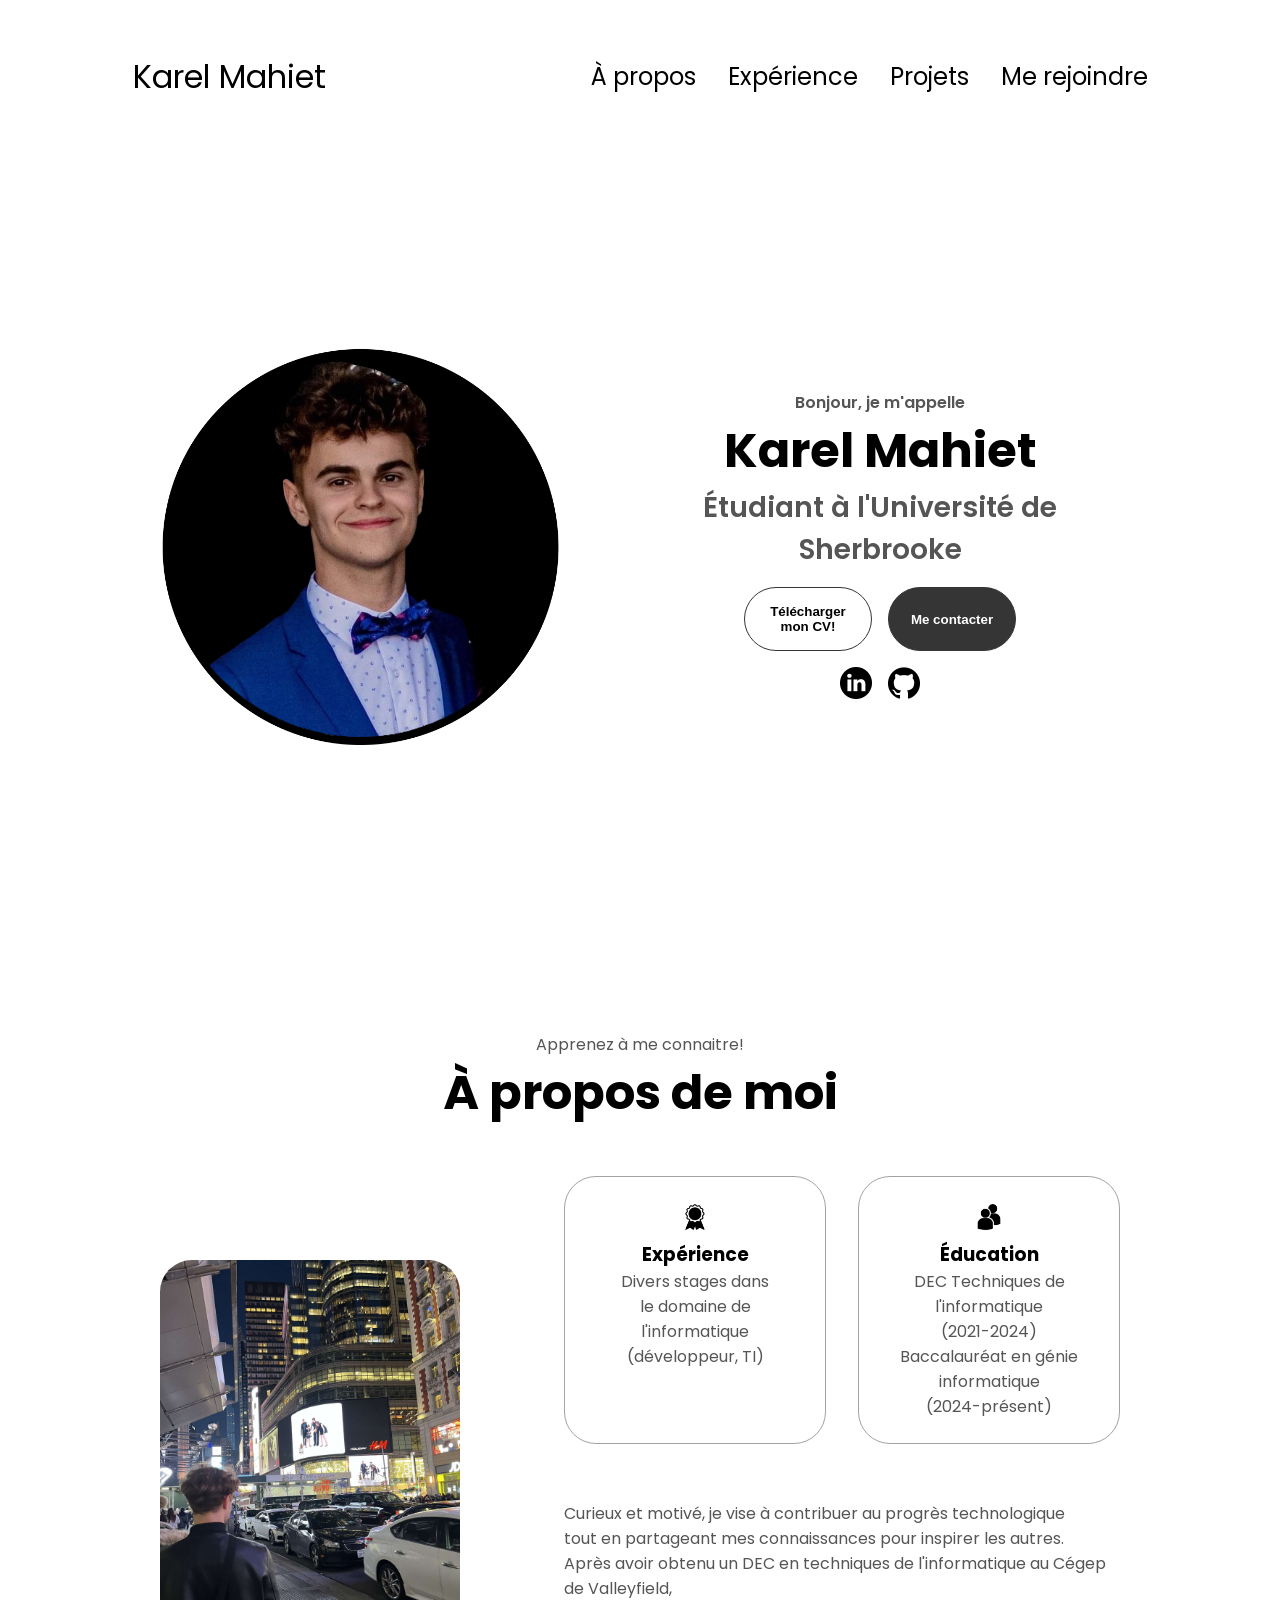
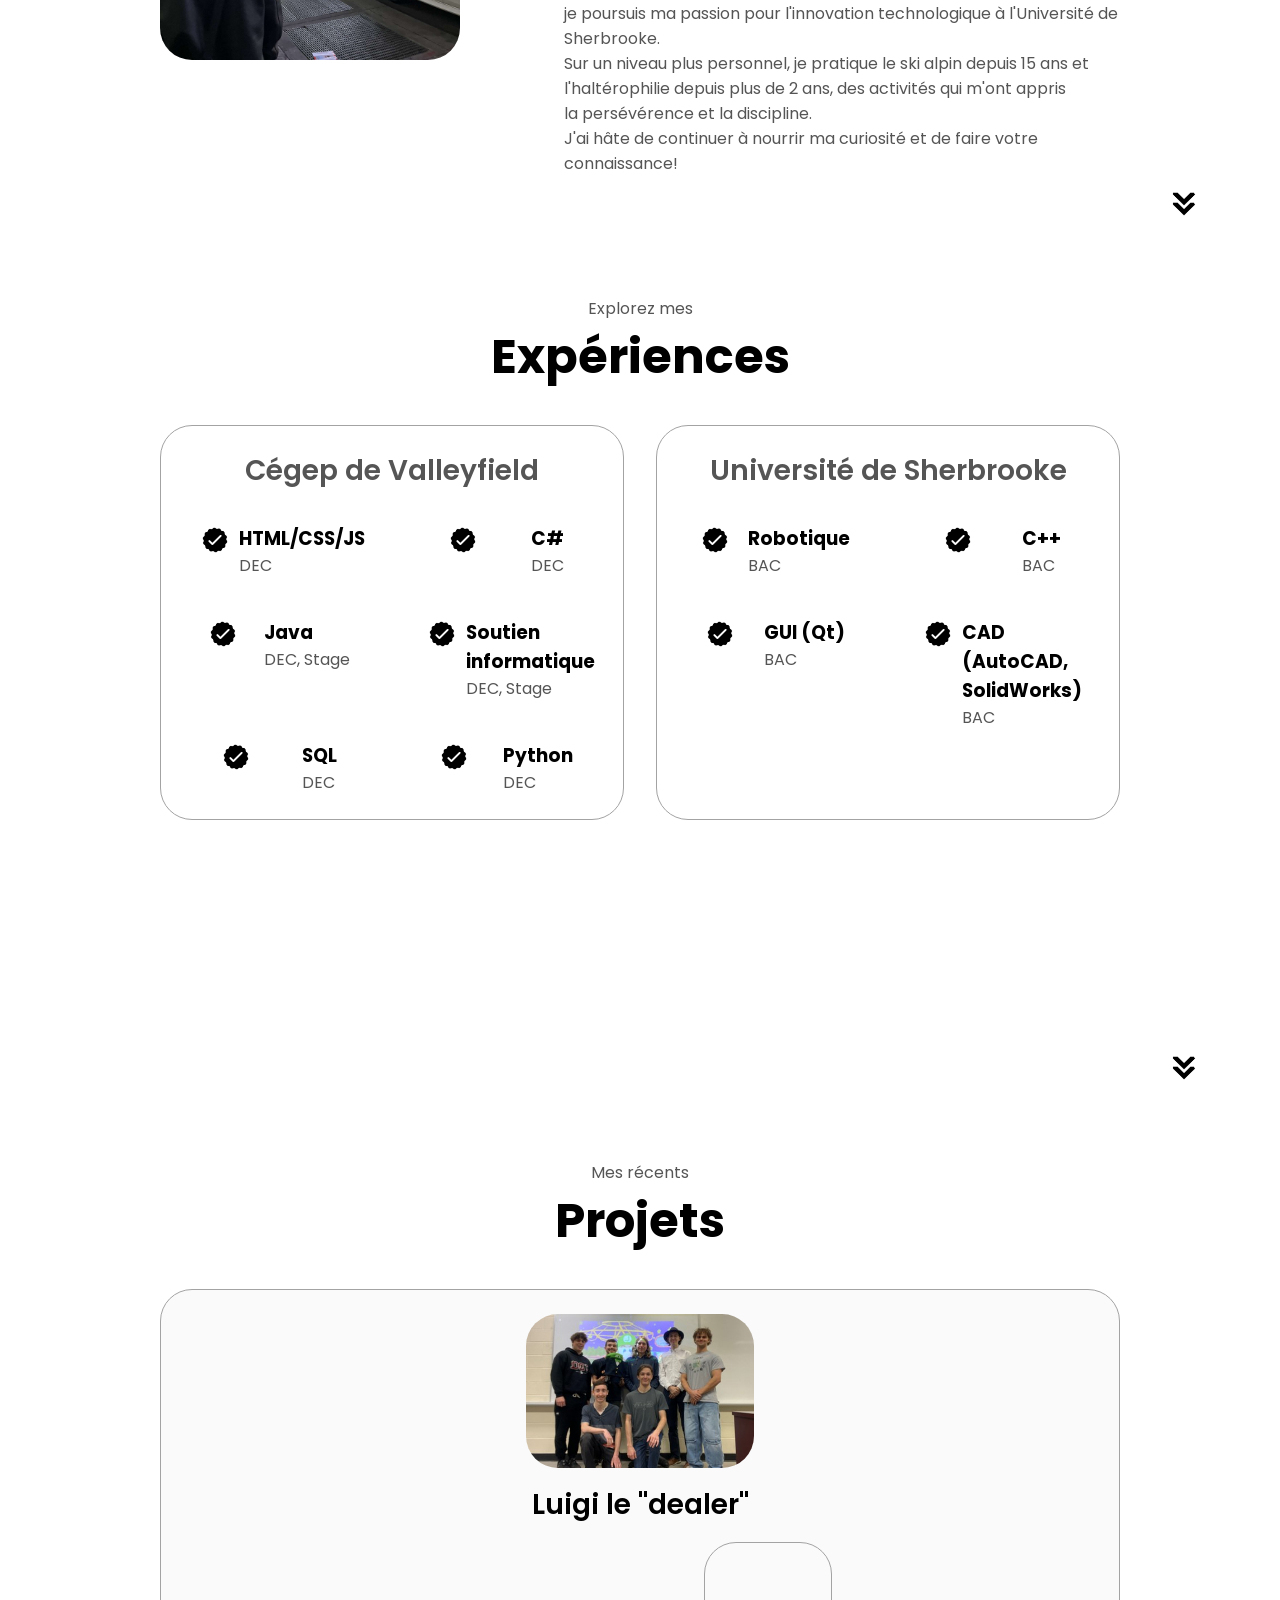
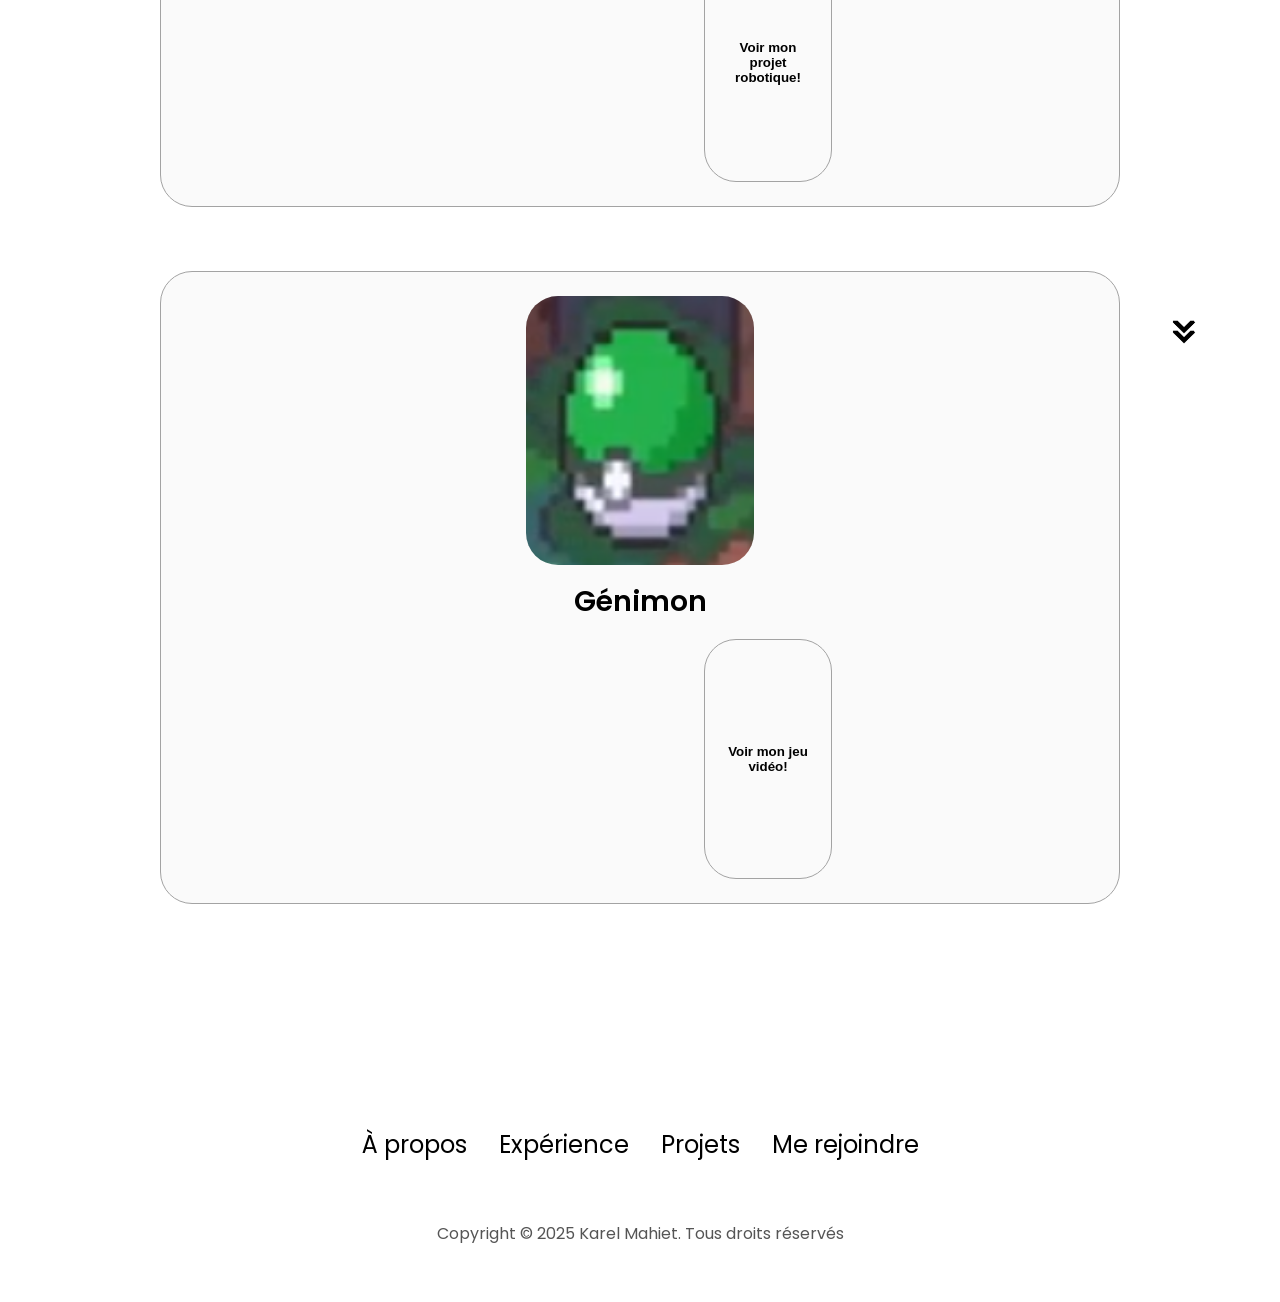
==== index.html @ f529a606 "modifs modifs" ====
<!DOCTYPE html>
<html lang="en">
  <head>
    <meta charset="UTF-8" />
    <meta name="viewport" content="width=device-width, initial-scale=1.0" />
    <title>Karel Mahiet</title>
    <link rel="stylesheet" href="style.css" />
    <link rel="stylesheet" href="mediaQueries.css" />
  </head>
  <body>
    <nav id="desktop-nav">
      <div class="logo">Karel Mahiet</div>
      <div>
        <ul class="nav-links">
          <li><a href="#about">À propos</a></li>
          <li><a href="#experience">Expérience</a></li>
          <li><a href="#projects">Projets</a></li>
          <li><a href="#contact">Me rejoindre</a></li>
        </ul>
      </div>
    </nav>
    <nav id="hamburger-nav">
      <div class="logo">Karel Mahiet</div>
      <div class="hamburger-menu">
        <div class="hamburger-icon" onclick="toggleMenu()">
          <span></span>
          <span></span>
          <span></span>
        </div>
        <div class="menu-links">
          <li><a href="#about" onclick="toggleMenu()">À propos</a></li>
          <li><a href="#experience" onclick="toggleMenu()">Expérience</a></li>
          <li><a href="#projects" onclick="toggleMenu()">Projets</a></li>
          <li><a href="#contact" onclick="toggleMenu()">Me rejoindre</a></li>
        </div>
      </div>
    </nav>
    <section id="profile">
      <div class="section__pic-container">
        <img src="./assets/moiProCercle.png" alt="Karel ProPic" />
      </div>
      <div class="section__text">
        <p class="section__text__p1">Bonjour, je m'appelle</p>
        <h1 class="title">Karel Mahiet</h1>
        <p class="section__text__p2">Étudiant à l'Université de Sherbrooke</p>
        <div class="btn-container">
          <button
            class="btn btn-color-2"
            onclick="window.open('./assets/CVKarelMahiet.pdf')"
          >
            Télécharger mon CV!
          </button>
          <button class="btn btn-color-1" onclick="location.href='./#contact'">
            Me contacter
          </button>
        </div>
        <div id="socials-container">
          <img
            src="/assets/linkedin.png"
            alt="Mon profil LinkedIn"
            class="icon"
            onclick="location.href='https://www.linkedin.com/in/karel-mahiet-68562b264/'"
          />
          <img
            src="/assets/github.png"
            alt="Mon profil GitHub"
            class="icon"
            onclick="location.href='https://github.com/karelmahiet'"
          />
        </div>
      </div>
    </section>
    <section id="about">
      <p class="section__text__p1">Apprenez à me connaitre!</p>
      <h1 class="title">À propos de moi</h1>
      <div class="section-container">
        <div class="section__pic-container">
          <img src="./assets/nyc.JPEG" alt="Photo" class="about-pic" />
        </div>
        <div class="about-details-container">
          <div class="about-containers">
            <div class="details-container">
              <img
                src="./assets/experience.png"
                alt="experience icon"
                class="icon"
              />
              <h3>Expérience</h3>
              <p>
                Divers stages dans <br />
                le domaine de l'informatique <br />
                (développeur, TI)
              </p>
            </div>
            <div class="details-container">
              <img
                src="./assets/education.png"
                alt="education icon"
                class="icon"
              />
              <h3>Éducation</h3>
              <p>
                DEC Techniques de l'informatique <br />
                (2021-2024)<br />
                Baccalauréat en génie informatique <br />
                (2024-présent)
              </p>
            </div>
          </div>
          <div class="text-container">
            <p>
              <br />Curieux et motivé, je vise à contribuer au progrès
              technologique <br />
              tout en partageant mes connaissances pour inspirer les autres.
              <br />
              Après avoir obtenu un DEC en techniques de l'informatique au Cégep
              de Valleyfield, <br />
              je poursuis ma passion pour l'innovation technologique à
              l'Université de Sherbrooke. <br />
              Sur un niveau plus personnel, je pratique le ski alpin depuis 15
              ans et <br />
              l'haltérophilie depuis plus de 2 ans, des activités qui m'ont
              appris <br />
              la persévérence et la discipline. <br />
              J'ai hâte de continuer à nourrir ma curiosité et de faire votre
              connaissance!
            </p>
          </div>
        </div>
        <img
        src="./assets/arrow.png"
        alt="Arrow icon"
        class="icon arrow"
        onclick="location.href='./#experience'"
      />
      </div>
    </section>
    <section id="experience">
      <p class="section__text__p1">Explorez mes</p>
      <h1 class="title">Expériences</h1>
      <div class="experience-details-container">
        <div class="about-containers">
          <div class="details-container">
            <h2 class="experience-sub-title">Cégep de Valleyfield</h2>
            <div class="article-container">
              <article>
                <img
                  src="./assets/checkmark.png"
                  alt="Experience icon"
                  class="icon"
                />
                <div>
                  <h3>HTML/CSS/JS</h3>
                  <p>DEC</p>
                </div>
              </article>
              <article>
                <img
                  src="./assets/checkmark.png"
                  alt="Experience icon"
                  class="icon"
                />
                <div>
                  <h3>C#</h3>
                  <p>DEC</p>
                </div>
              </article>
              <article>
                <img
                  src="./assets/checkmark.png"
                  alt="Experience icon"
                  class="icon"
                />
                <div>
                  <h3>Java</h3>
                  <p>DEC, Stage</p>
                </div>
              </article>
              <article>
                <img
                  src="./assets/checkmark.png"
                  alt="Experience icon"
                  class="icon"
                />
                <div>
                  <h3>Soutien informatique</h3>
                  <p>DEC, Stage</p>
                </div>
              </article>
              <article>
                <img
                  src="./assets/checkmark.png"
                  alt="Experience icon"
                  class="icon"
                />
                <div>
                  <h3>SQL</h3>
                  <p>DEC</p>
                </div>
              </article>
              <article>
                <img
                  src="./assets/checkmark.png"
                  alt="Experience icon"
                  class="icon"
                />
                <div>
                  <h3>Python</h3>
                  <p>DEC</p>
                </div>
              </article>
            </div>
          </div>
          <div class="details-container">
            <h2 class="experience-sub-title">Université de Sherbrooke</h2>
            <div class="article-container">
              <article>
                <img
                  src="./assets/checkmark.png"
                  alt="Experience icon"
                  class="icon"
                />
                <div>
                  <h3>Robotique</h3>
                  <p>BAC</p>
                </div>
              </article>
              <article>
                <img
                  src="./assets/checkmark.png"
                  alt="Experience icon"
                  class="icon"
                />
                <div>
                  <h3>C++</h3>
                  <p>BAC</p>
                </div>
              </article>
              <article>
                <img
                  src="./assets/checkmark.png"
                  alt="Experience icon"
                  class="icon"
                />
                <div>
                  <h3>GUI (Qt)</h3>
                  <p>BAC</p>
                </div>
              </article>
              <article>
                <img
                  src="./assets/checkmark.png"
                  alt="Experience icon"
                  class="icon"
                />
                <div>
                  <h3>CAD (AutoCAD, SolidWorks)</h3>
                  <p>BAC</p>
                </div>
              </article>
              </article>
            </div>
          </div>
          <img
        src="./assets/arrow.png"
        alt="Arrow icon"
        class="icon arrow"
        onclick="location.href='./#projects'"
      />
        </div>
      </div>
    </section>
    <section id="projects">
    <p class="section__text__p1">Mes récents</p>
    <h1 class="title">Projets</h1>
    <div class="experience-details-container">
      <div class="about-containers">
      <div class="details-container color-container">
        <div class="article-container">
          <img src="./assets/P15.jpg" alt="Project 1" class="project-img">
        </div>
        <h2 class="experience-sub-title project-title">Luigi le "dealer"</h2>
        <div class="btn-container">
          <video id="myVideo" style="height: 15rem; width: 15rem;">
            <source src="./assets/RobotLuigi.MP4" type="video/mp4">
            Votre navigateur ne supporte pas la lecture de vidéos.
          </video>
          <button class="btn btn-color-2 project-btn" id="playFullScreen">
            Voir mon projet robotique!
          </button>
        </div>
    </div>
    </div>
    <div class="experience-details-container">
      <div class="about-containers">
      <div class="details-container color-container">
        <div class="article-container">
          <img src="./assets/geniball.png" alt="Project 1" class="project-img">
        </div>
        <h2 class="experience-sub-title project-title">Génimon</h2>
        <div class="btn-container">
          <video id="myVideo" style="height: 15rem; width: 15rem;">
            <source src="./assets/GenimonFinal.mov" type="video/mp4">
            Votre navigateur ne supporte pas la lecture de vidéos.
          </video>
          <button class="btn btn-color-2 project-btn" id="playFullScreen">
            Voir mon jeu vidéo!
          </button>
        </div>
    <img
        src="./assets/arrow.png"
        alt="Arrow icon"
        class="icon arrow"
        onclick="location.href='./#contact'"
      />
    </div>
    </section>
    <p class="section__text__p1">Ces deux projets ont été réalisés en équipe à l’UdeS. <br> Pour découvrir mes projets personnels, visitez mon GitHub!</p>
  <section id="contact">
    <p class="section__text__p1">Pour me joindre</p>
    <h1 class="title">Contactez moi!</h1>
    <div class="contact-info-upper-container">
      <div class="contact-info-container">
        <img src="./assets/email.png" alt="Email icon" class="icon contact-icon email-icon">
        <p><a href="mailto:karelmahiet@yahoo.com">karelmahiet@yahoo.com</a></p>
      </div>
      <div class="contact-info-container">
        <img src="./assets/linkedin.png" alt="LinkedIn icon" class="icon contact-icon">
        <p><a href="https://www.linkedin.com/in/karel-mahiet-68562b264/">LinkedIn</a></p>
      </div>
    </div>
  </section>
  <footer>
    <nav>
      <div class="nav-links-container">
        <ul class="nav-links">
          <li><a href="#about">À propos</a></li>
          <li><a href="#experience">Expérience</a></li>
          <li><a href="#projects">Projets</a></li>
          <li><a href="#contact">Me rejoindre</a></li>
        </ul>
      </div>
    </nav>
    <p>Copyright &#169; 2025 Karel Mahiet. Tous droits réservés</p>
  </footer>
    <script src="script.js"></script>
  </body>
</html>
---- style.css ----
/*GENERAL*/

@import url("https://fonts.googleapis.com/css2?family=Poppins:ital,wght@0,100;0,200;0,300;0,400;0,500;0,600;0,700;0,800;0,900;1,100;1,200;1,300;1,400;1,500;1,600;1,700;1,800;1,900&display=swap");

* {
  margin: 0;
  padding: 0;
}

body {
  font-family: "Poppins", sans-serif;
}

html {
  scroll-behavior: smooth;
}

p {
  color: rgb(85, 85, 85);
}

/* TRANSITION */

a,
.btn {
  transition: all 300ms ease;
}

/* DESKTOP NAV */
nav,
.nav-links {
  display: flex;
}

nav {
  justify-content: space-around;
  align-items: center;
  height: 17vh;
}

.nav-links {
  gap: 2rem;
  list-style: none;
  font-size: 1.5rem;
}

a {
  color: black;
  text-decoration: none;
  text-decoration-color: white;
}

a:hover {
  color: grey;
  text-decoration: underline;
  text-underline-offset: 1rem;
  text-decoration-color: rgb(181, 181, 181);
}

.logo {
  font-size: 2rem;
}

.logo:hover {
  cursor: default;
}

/* hamburger menu */

#hamburger-nav {
  display: none;
}

.hamburger-menu {
  position: relative;
  display: inline-block;
}

.hamburger-icon {
  display: flex;
  flex-direction: column;
  justify-content: space-between;
  height: 24px;
  width: 30px;
  cursor: pointer;
}

.hamburger-icon span {
  width: 100%;
  height: 2px;
  background-color: black;
  transition: all 0.3 ease-in-out;
}

.menu-links {
  position: absolute;
  top: 100%;
  right: 0%;
  background-color: white;
  width: fit-content;
  max-height: 0;
  overflow: hidden;
  transition: all 0.3 ease-in-out;
}

.menu-links a {
  display: block;
  padding: 10px;
  text-align: center;
  font-size: 1.5rem;
  color: black;
  text-decoration: none;
  transition: all 0.3 ease-in-out;
}

.menu-links li {
  list-style: none;
}

.menu-links.open {
  max-height: 300px;
}

.hamburger-icon.open span:first-child {
  transform: rotate(45deg) translate(10px, 5px);
}

.hamburger-icon.open span:nth-child(2) {
  opacity: 0;
}

.hamburger-icon.open span:last-child {
  transform: rotate(-45deg) translate(10px, -5px);
}

.hamburger-icon span:first-child {
  transform: none;
}

.hamburger-icon span:first-child {
  opacity: 1;
}

.hamburger-icon span:first-child {
  transform: none;
}

/* sections */

section {
  padding-top: 4vh;
  height: 96vh;
  margin: 0 10rem;
  box-sizing: border-box;
  min-height: fit-content;
}

.section-container {
  display: flex;
}

/* profile section */

#profile {
  display: flex;
  justify-content: center;
  gap: 5rem;
  height: 80vh;
}

.section__pic-container {
  display: flex;
  height: 400px;
  width: 400px;
  margin: auto 0;
}

.section__text {
  align-self: center;
  text-align: center;
}

.section__text p {
  font-weight: 600;
}

.section__text__p1 {
  text-align: center;
}

.section__text__p2 {
  font-size: 1.75rem;
  margin-bottom: 1rem;
}

.title {
  font-size: 3rem;
  text-align: center;
}

#socials-container {
  display: flex;
  justify-content: center;
  margin-top: 1rem;
  gap: 1rem;
}

/* icons */

.icon {
  cursor: pointer;
  height: 2rem;
}

/* buttons */

.btn-container {
  display: flex;
  justify-content: center;
  gap: 1rem;
}

.btn {
  font-weight: 600;
  transition: all 300ms ease;
  padding: 1rem;
  width: 8rem;
  border-radius: 2rem;
}

.btn-color-1,
.btn-color-2 {
  border: rgb(53, 53, 53) 0.1rem solid;
}

.btn-color-1:hover,
.btn-color-2:hover {
  cursor: pointer;
}

.btn-color-1,
.btn-color-2:hover {
  background: rgb(53, 53, 53);
  color: white;
}

.btn-color-1:hover {
  background-color: rgb(0, 0, 0);
}

.btn-color-2 {
  background: none;
}

.btn-color-2:hover {
  border: rgb(255, 255, 255) 0.1rem solid;
}

.btn-container {
  gap: 1rem;
}

/* about section */

#about {
  position: relative;
}

.about-containers {
  gap: 2rem;
  margin-bottom: 2rem;
  margin-top: 2rem;
}

.about-details-container {
  justify-content: center;
  flex-direction: column;
}

.about-containers,
.about-details-container {
  display: flex;
}

.about-pic {
  border-radius: 2rem;
}

.arrow {
  position: absolute;
  right: -5rem;
  bottom: 2.5rem;
}

.details-container {
  padding: 1.5rem;
  flex: 1;
  background: white;
  border-radius: 2rem;
  border: rgb(53, 53, 53) 0.1rem solid;
  border-color: rgb(163, 163, 163);
  text-align: center;
}

.section-container {
  gap: 4rem;
  height: 80%;
}

.section__pic-container {
  height: 400px;
  width: 400px;
  margin: auto 0;
}

.text-container {
  display: flex;
  justify-content: center;
  flex-direction: column;
}

/* experience section */

#experience {
  position: relative;
}

.experience-sub-title {
  color: rgb(85, 85, 85);
  font-weight: 600;
  font-size: 1.75rem;
  margin-bottom: 2rem;
}

.experience-details-container {
  display: flex;
  justify-content: center;
  flex-direction: column;
}

.article-container {
  display: flex;
  text-align: initial;
  flex-wrap: wrap;
  flex-direction: row;
  gap: 2.5rem;
  justify-content: space-around;
}

article {
  display: flex;
  width: 10rem;
  justify-content: space-around;
  gap: 0.5rem;
}

article .icon {
  cursor: default;
}

/* projects section */

#projects {
  position: relative;
}

.color-container {
  border-color: rgb(163, 163, 163);
  background-color: rgb(250, 250, 250);
}

.project-img {
  border-radius: 2rem;
  width: 25%;
  height: 25%;
}

.project-title {
  margin: 1rem;
  color: black;
}

.project-btn{
  color: black;
  border-color: rgb(163, 163, 163);
}

/* contact page */

#contact {
  display: flex;
  justify-content: center;
  flex-direction: column;
  height: 70vh;
}

.contact-info-upper-container{
  display: flex;
  justify-content: center;
  border-radius: 2rem;
  border: rgb(53, 53, 53) 0.1rem solid;
  border-color: rgb(163, 163, 163);
  background: (250, 250, 250);
  margin: 2rem auto;
  padding: 0.5rem;
}

.contact-info-container {
  display: flex;
  align-items: center;
  justify-content: center;
  gap: 0.5rem;
  margin: 1rem;
}

.contact-info-container p {
  font-size: larger;
}

.contact-icon {
  cursor: default;
}

.email-icon {
  height: 2.5rem;
}

/* footer */

footer {
  height: 26vh;
  margin: 0 1rem;
}

footer p {
  text-align: center;
}
---- mediaQueries.css ----
@media screen and (max-width: 1400px) {
    #profile {
        height: 83vh;
        margin-bottom: 6rem;
    }
    .about-containers {
        flex-wrap: wrap;
    }
}

@media screen and (max-width: 1200px) {
    #desktop-nav {
        display: none;
    }
    #hamburger-nav {
        display: flex;
    }
    #experience, .experience-details-container {
        margin-top: 2rem;
    }
    #profile, .section-container {
        display: block;
    }
    .arrow {
        display: none;
    }
    section, .section-container {
        height: fit-content;
    }
    section {
        margin: 0 5%;
    }
    .section__pic-container {
        width: 275px;
        height: 275px;
        margin: 0 auto 2rem;
    }
    .about-containers {
        margin-top: 0;
    }
}

@media screen and (max-width: 600px) {
    #contact, footer {
        height: 40vh;
    }
    #profile {
        height: 83vh;
        margin-bottom: 0;
    }
    article {
        font-size: 1rem;
    }
    footer nav {
        height: fit-content;
        margin-bottom: 2rem;
    }
    .about-containers, .contact-info-upper-container, .btn-container {
        flex-wrap: wrap;
    }
    .contact-info-container {
        margin: 0;
    }
    .contact-info-container p, .nav-links li a {
        font-size: 1rem;
    }
    .experience-sub-title {
        font-size: 1.25rem;
    }
    .logo {
        font-size: 1.5rem;
    }
    .nav-links {
        flex-direction: column;
        gap: 0.5rem;
        text-align: center;
    }
    .section__pic-container {
        width: auto;
        height: 46vw;
        justify-content: center;
    }
    .section__text__p2 {
        font-size: 1.25rem;
    }
    .title {
        font-size: 2rem;
    }
    .text-container {
        text-align: justify;
    }
}
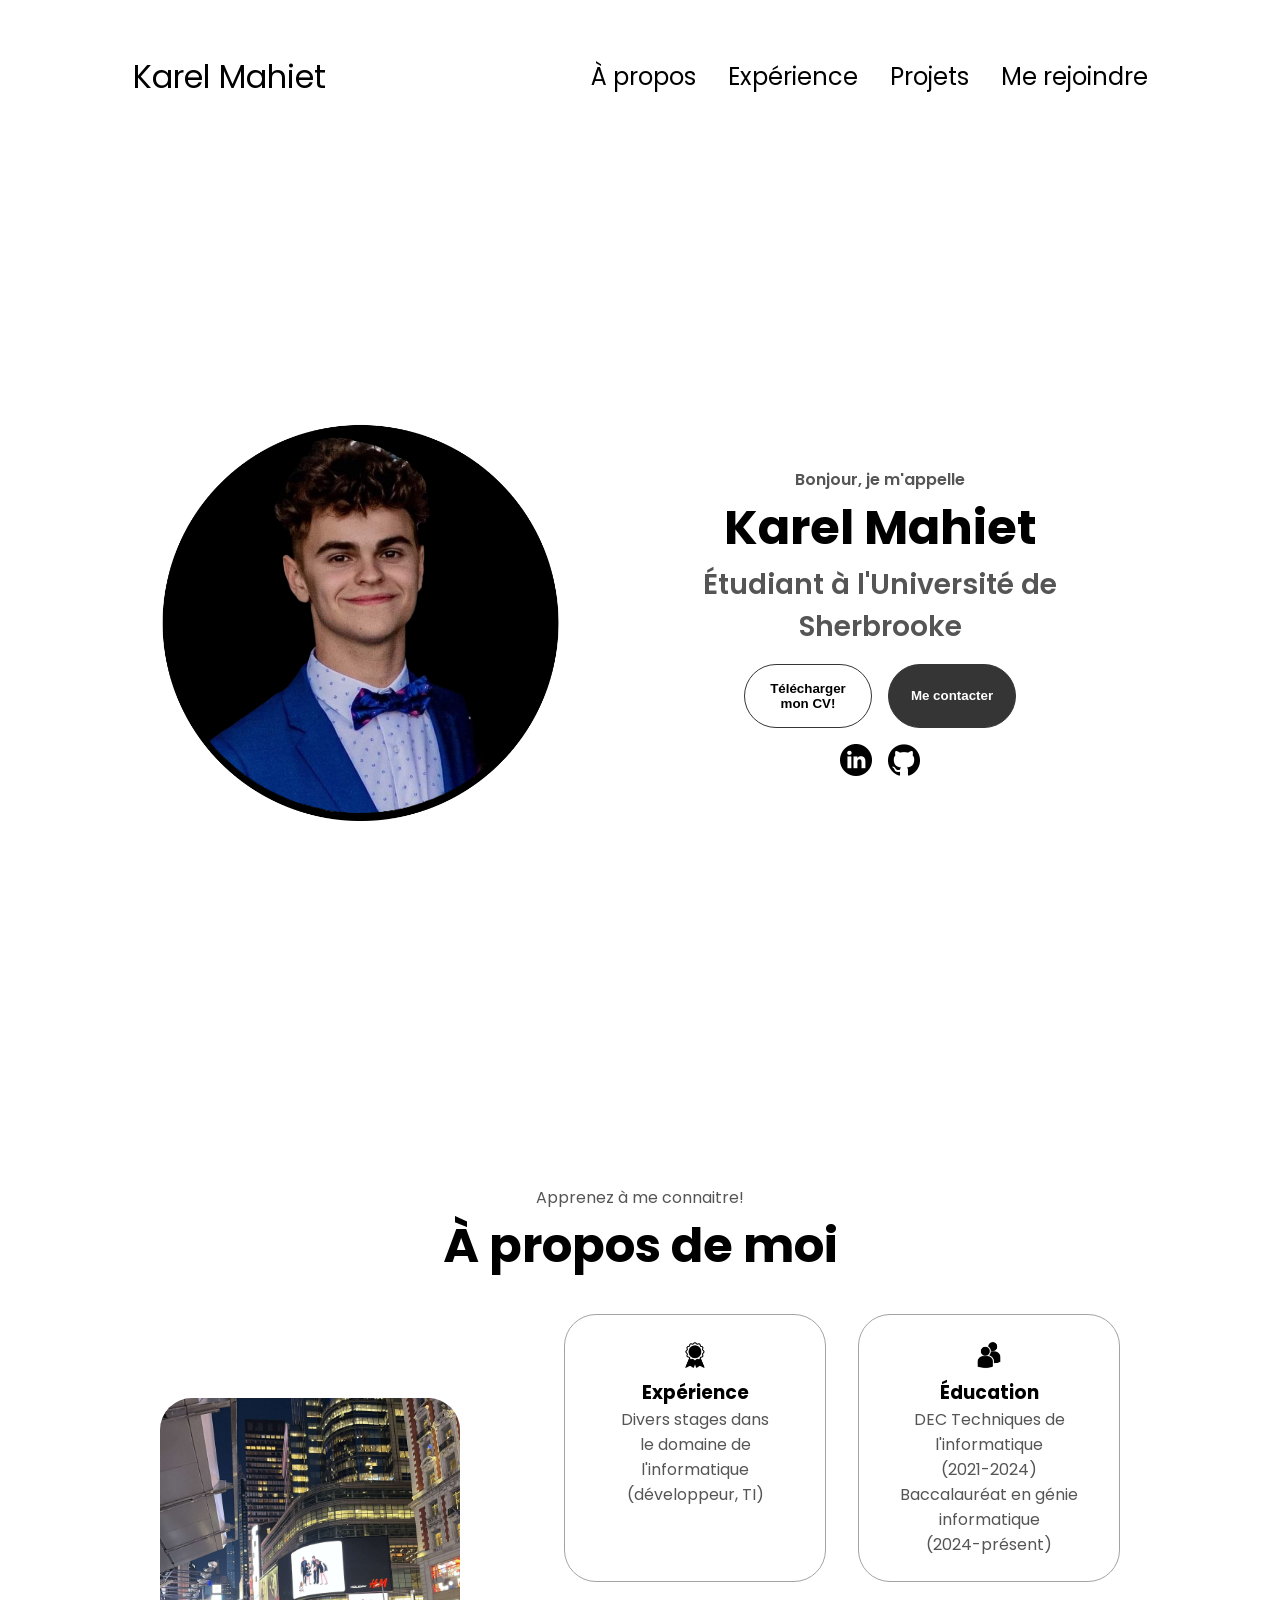
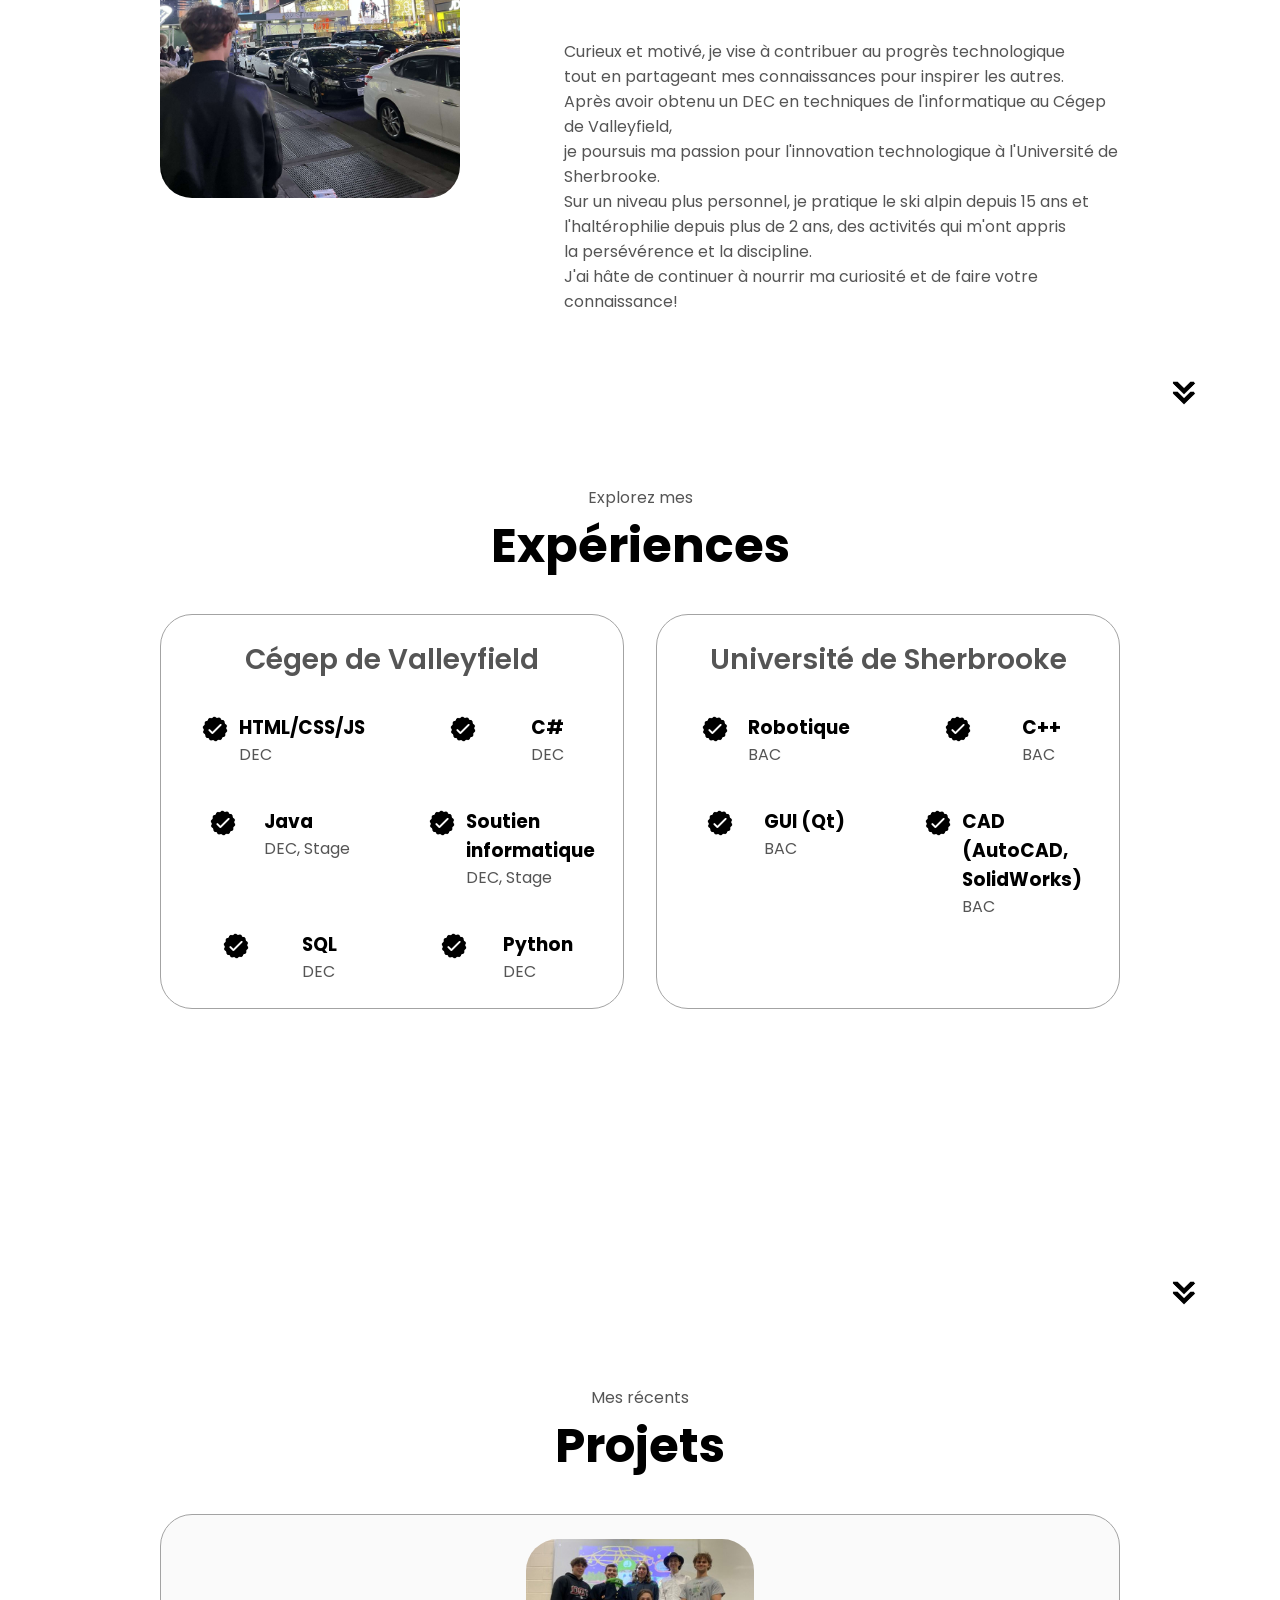
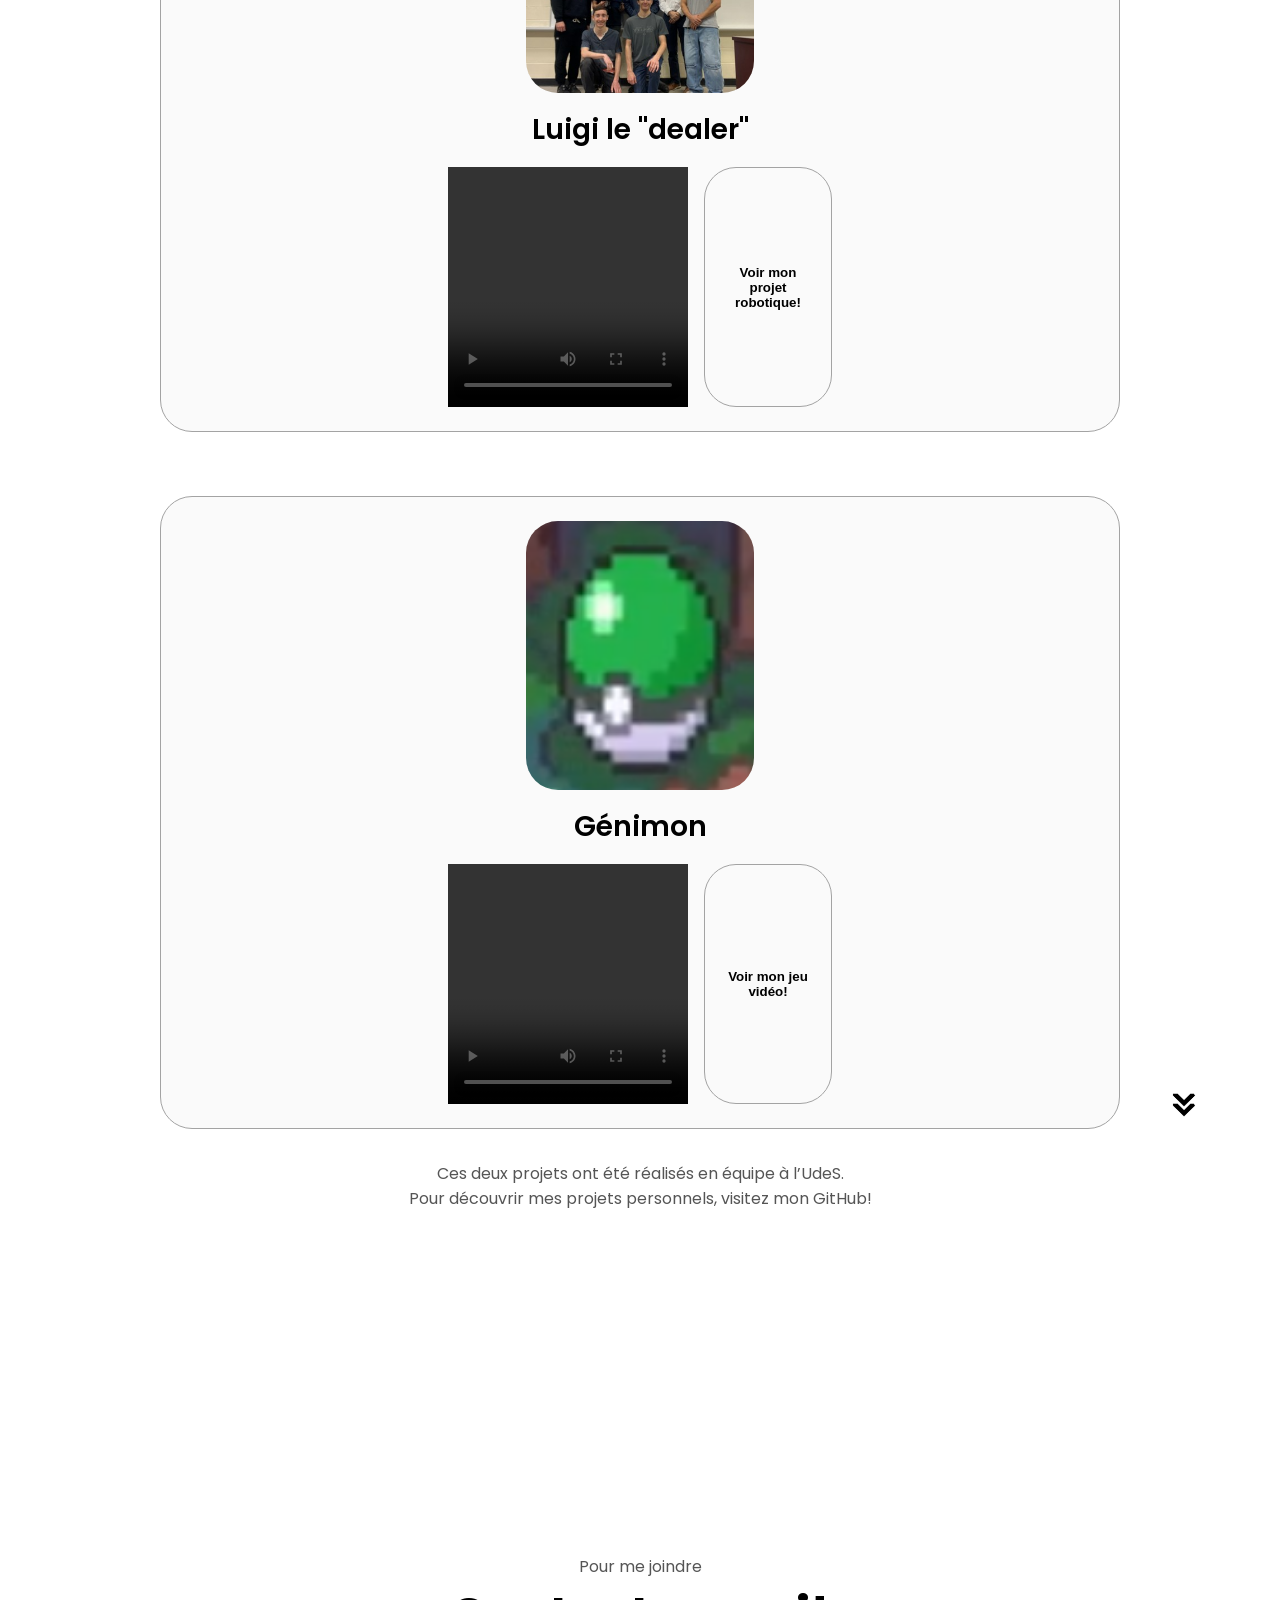
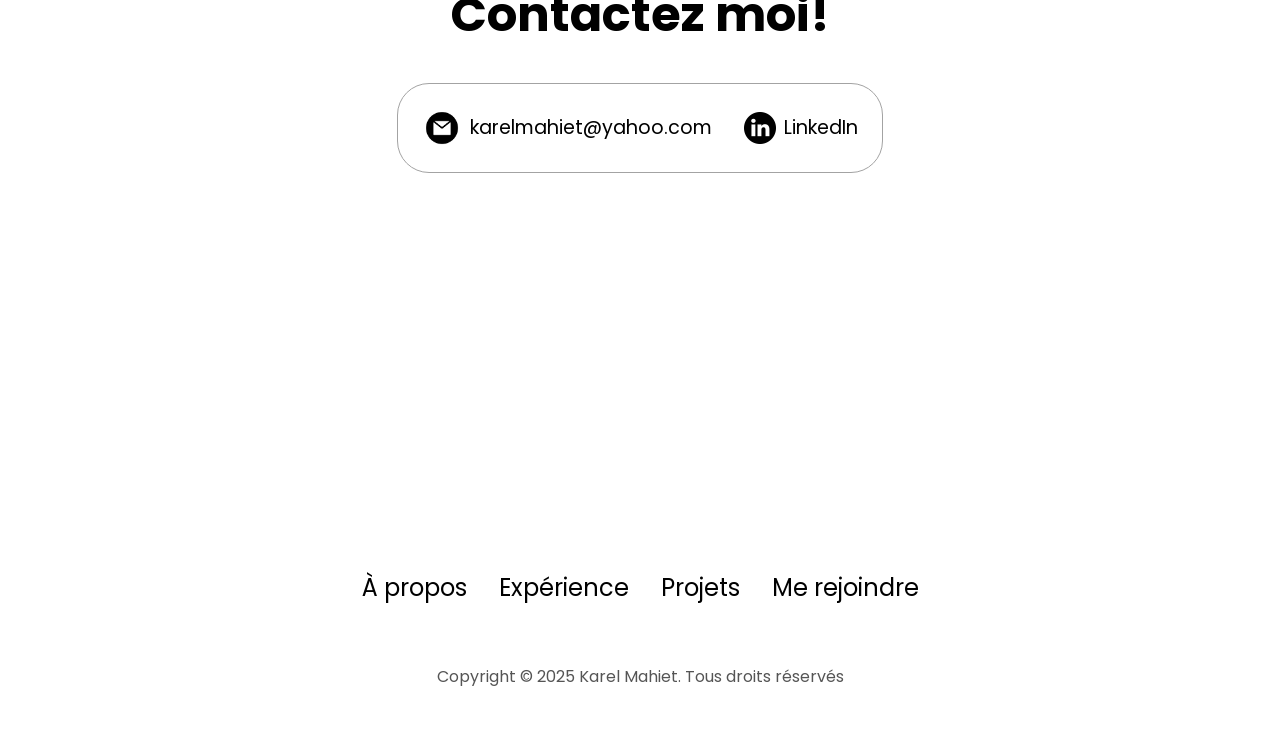
==== commit 47c921b6: "fix" ====
--- a/index.html
+++ b/index.html
@@ -281,7 +281,7 @@
         </div>
         <h2 class="experience-sub-title project-title">Luigi le "dealer"</h2>
         <div class="btn-container">
-          <video id="myVideo" style="height: 15rem; width: 15rem;">
+          <video id="myVideo" style="height: 15rem; width: 15rem;"controls>
             <source src="./assets/RobotLuigi.MP4" type="video/mp4">
             Votre navigateur ne supporte pas la lecture de vidéos.
           </video>
@@ -299,11 +299,11 @@
         </div>
         <h2 class="experience-sub-title project-title">Génimon</h2>
         <div class="btn-container">
-          <video id="myVideo" style="height: 15rem; width: 15rem;">
-            <source src="./assets/GenimonFinal.mov" type="video/mp4">
+          <video id="myVideo2" style="height: 15rem; width: 15rem;"controls>
+            <source src="./assets/GenimonFinal.mp4" type="video/mp4">
             Votre navigateur ne supporte pas la lecture de vidéos.
           </video>
-          <button class="btn btn-color-2 project-btn" id="playFullScreen">
+          <button class="btn btn-color-2 project-btn" id="playFullScreen2">
             Voir mon jeu vidéo!
           </button>
         </div>
--- a/style.css
+++ b/style.css
@@ -149,10 +149,9 @@
 
 section {
   padding-top: 4vh;
-  height: 96vh;
   margin: 0 10rem;
   box-sizing: border-box;
-  min-height: fit-content;
+  min-height: 100vh;
 }
 
 .section-container {
@@ -271,6 +270,7 @@
   margin-bottom: 2rem;
   margin-top: 2rem;
 }
+
 
 .about-details-container {
   justify-content: center;
@@ -391,7 +391,7 @@
   display: flex;
   justify-content: center;
   flex-direction: column;
-  height: 70vh;
+  height: 100vh;
 }
 
 .contact-info-upper-container{
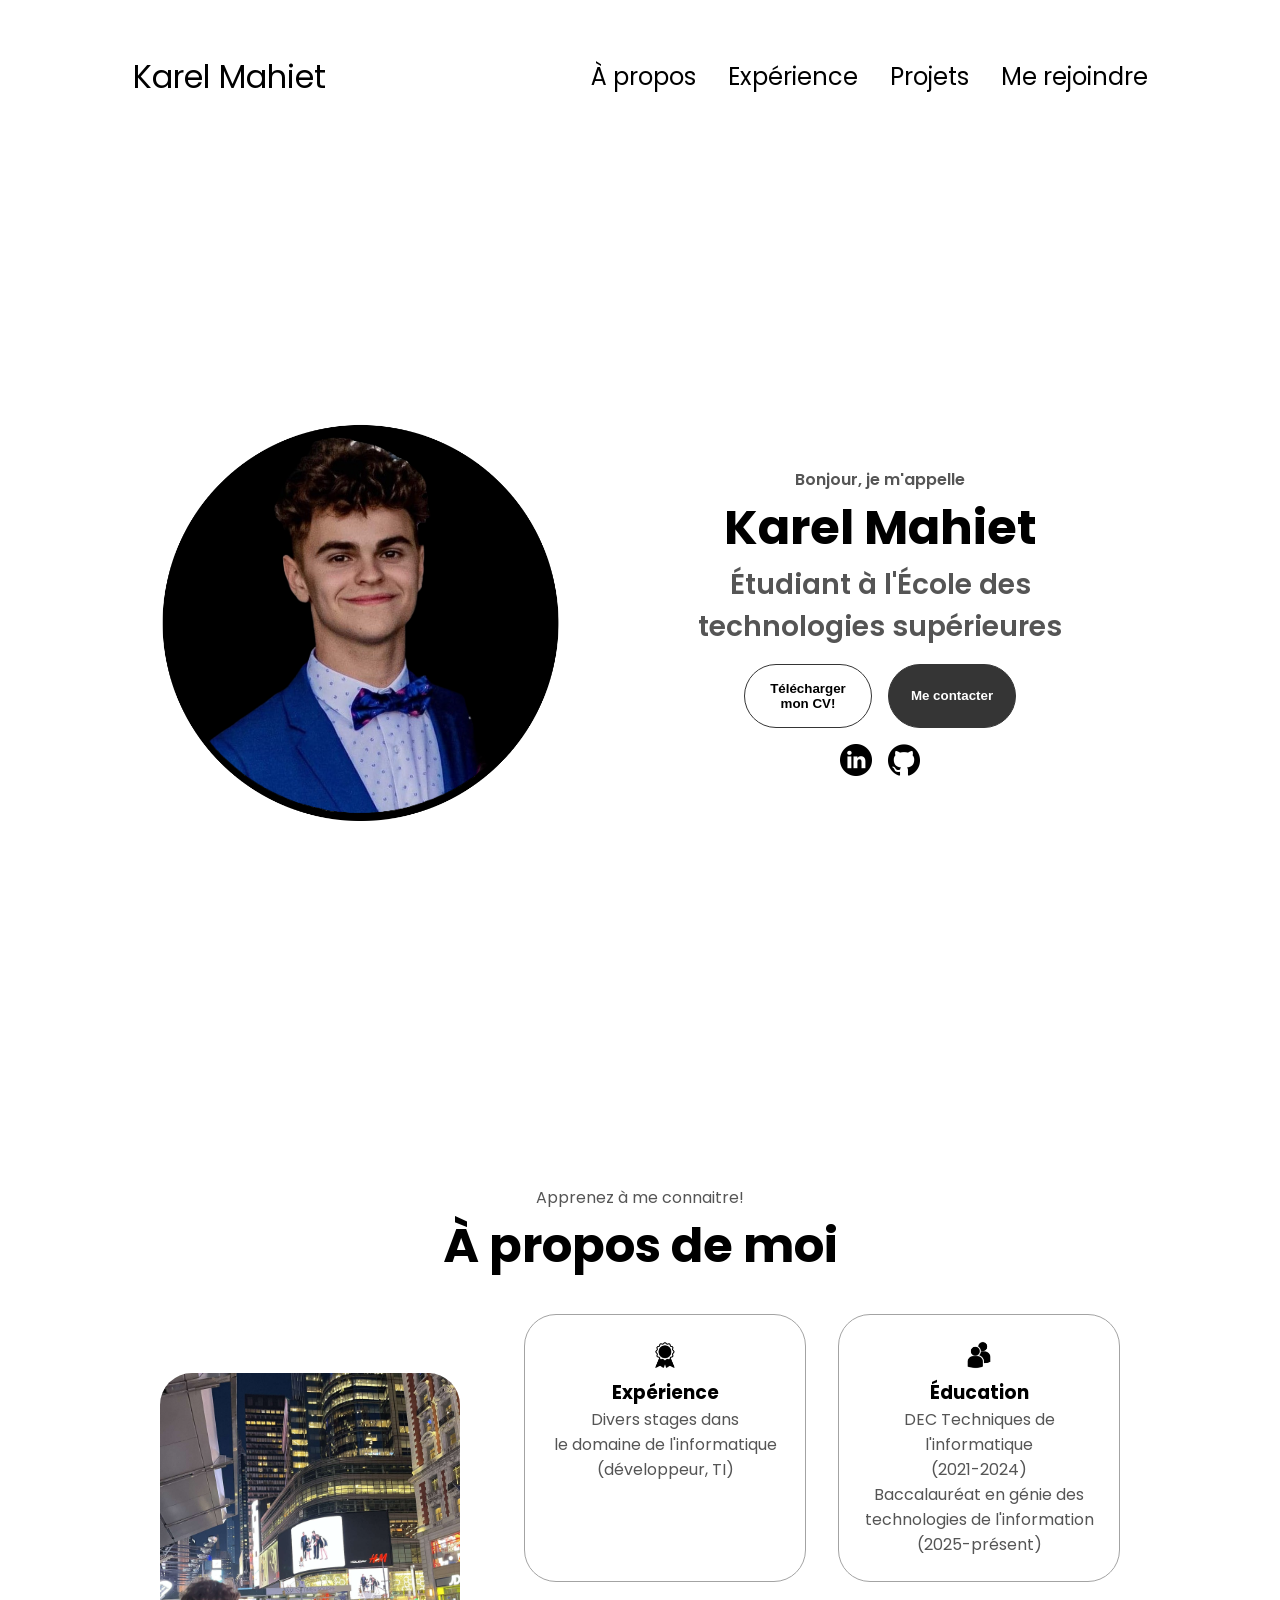
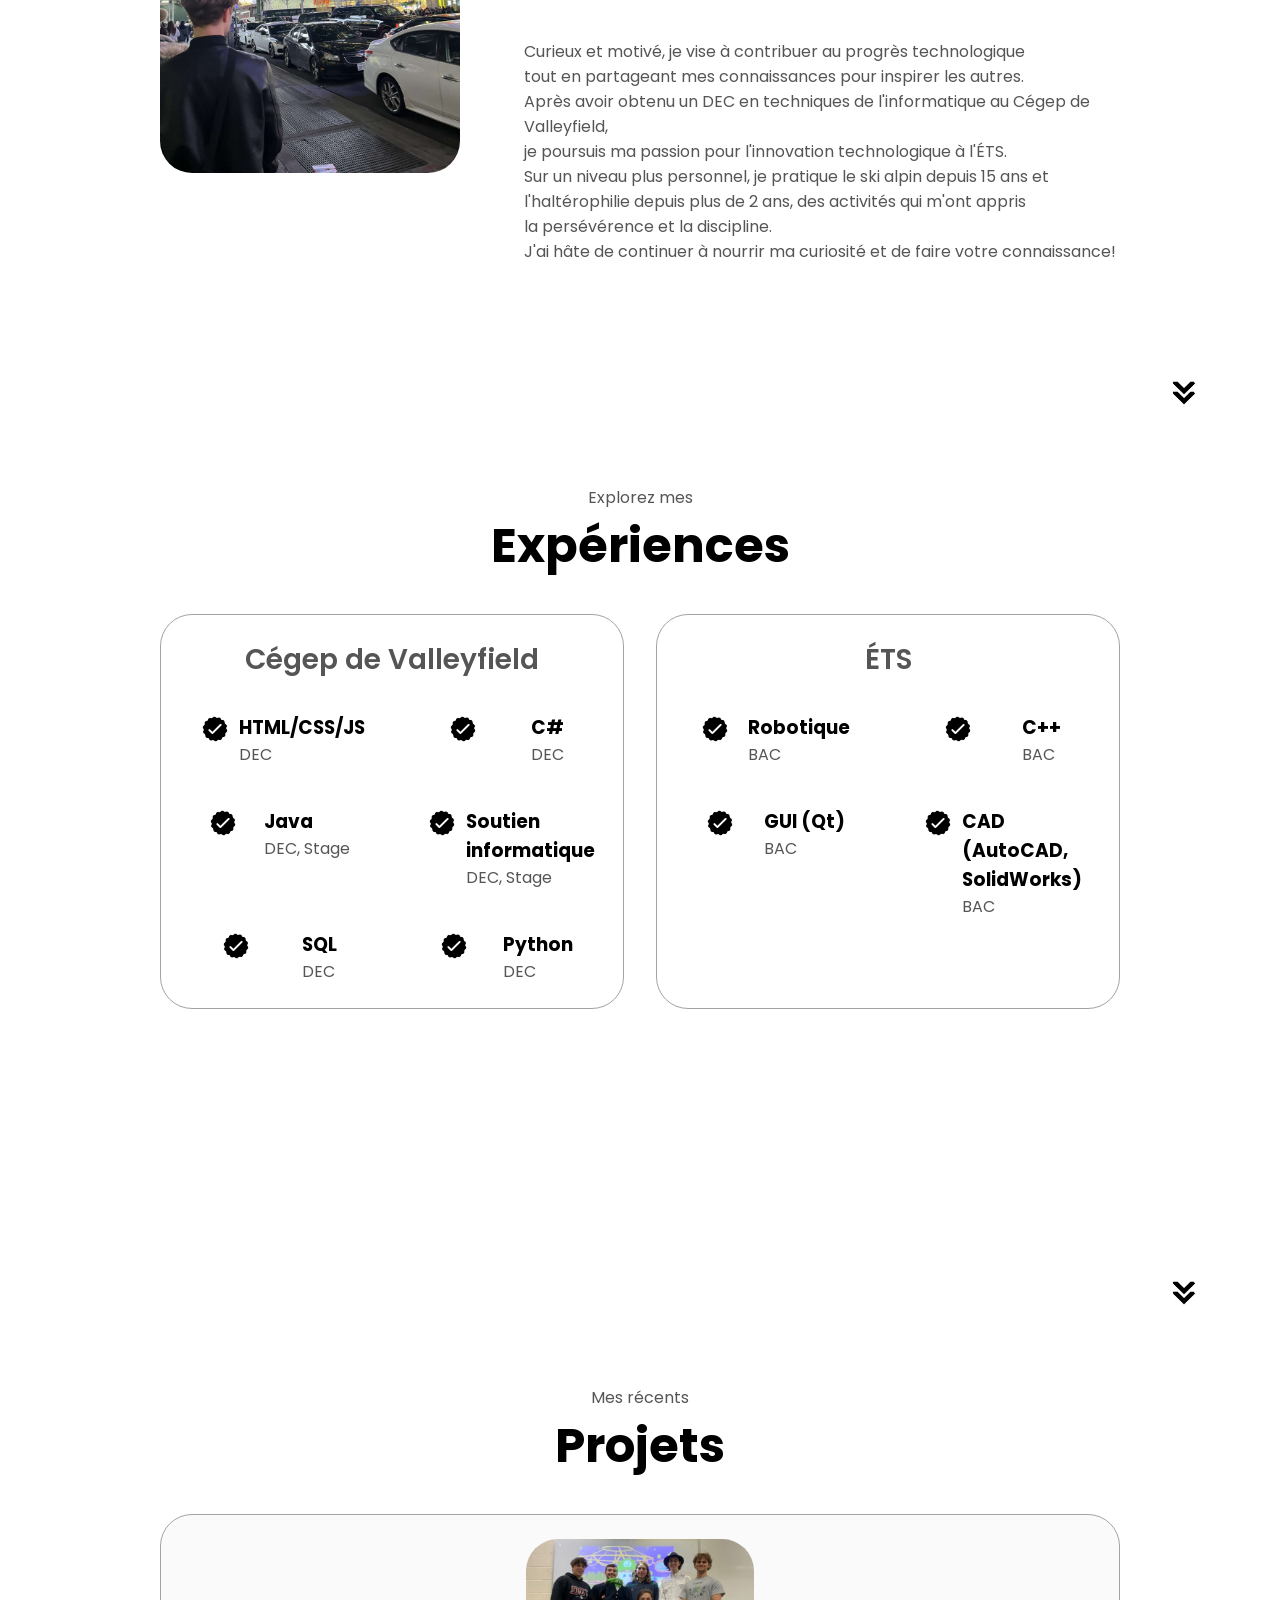
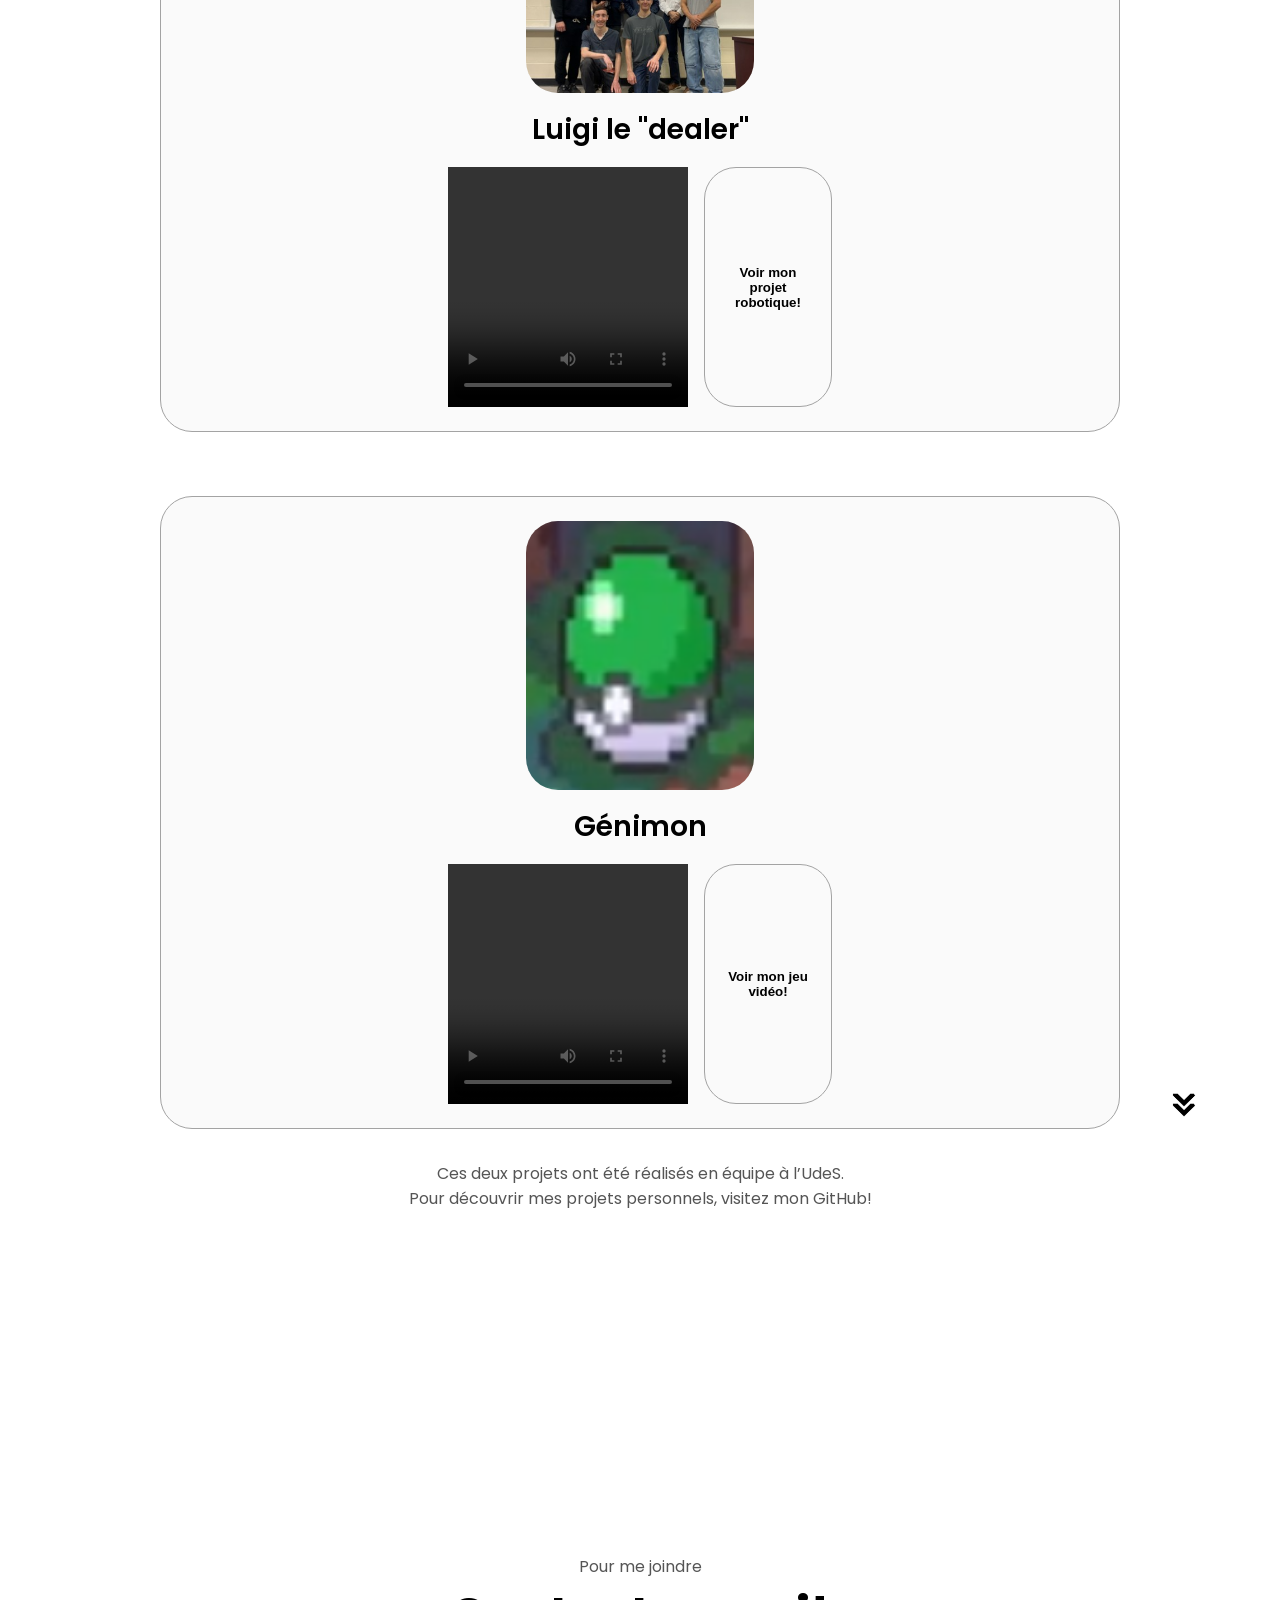
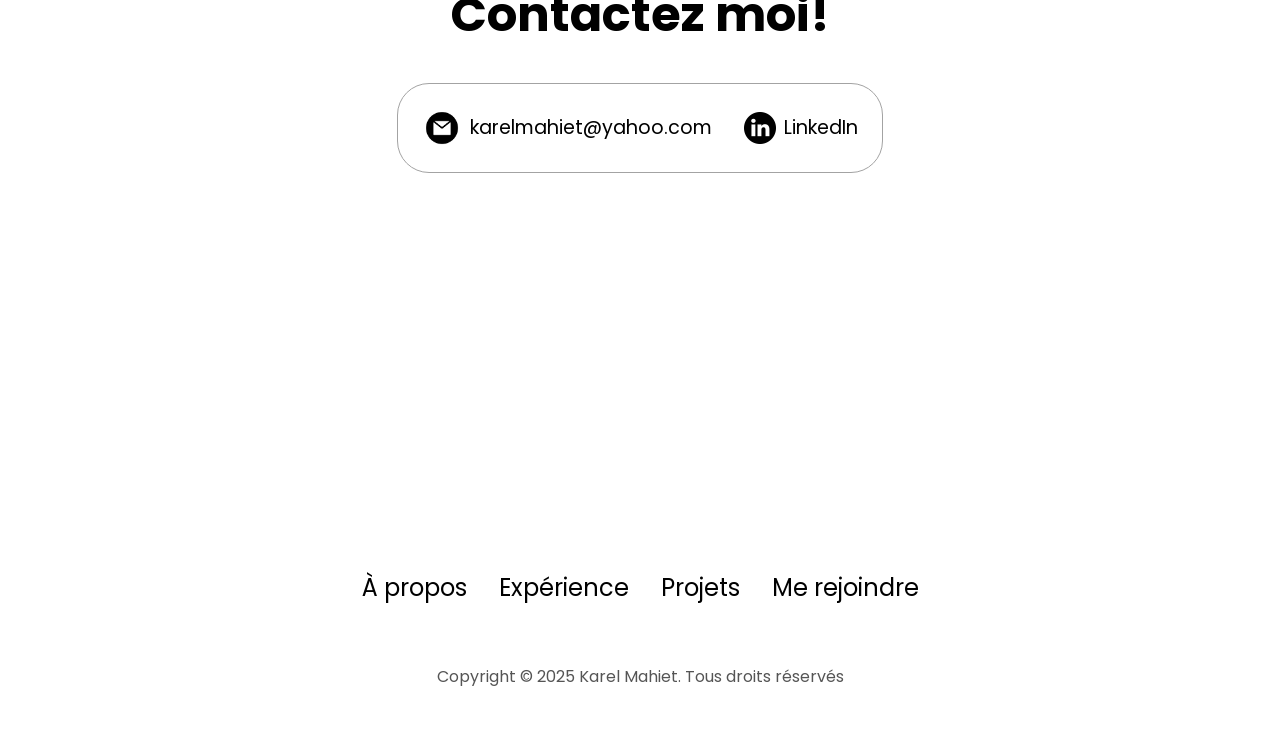
==== commit f46d2b05: "etsmodifs" ====
--- a/index.html
+++ b/index.html
@@ -42,7 +42,7 @@
       <div class="section__text">
         <p class="section__text__p1">Bonjour, je m'appelle</p>
         <h1 class="title">Karel Mahiet</h1>
-        <p class="section__text__p2">Étudiant à l'Université de Sherbrooke</p>
+        <p class="section__text__p2">Étudiant à l'École des technologies supérieures</p>
         <div class="btn-container">
           <button
             class="btn btn-color-2"
@@ -102,8 +102,8 @@
               <p>
                 DEC Techniques de l'informatique <br />
                 (2021-2024)<br />
-                Baccalauréat en génie informatique <br />
-                (2024-présent)
+                Baccalauréat en génie des technologies de l'information <br />
+                (2025-présent)
               </p>
             </div>
           </div>
@@ -116,7 +116,7 @@
               Après avoir obtenu un DEC en techniques de l'informatique au Cégep
               de Valleyfield, <br />
               je poursuis ma passion pour l'innovation technologique à
-              l'Université de Sherbrooke. <br />
+              l'ÉTS. <br />
               Sur un niveau plus personnel, je pratique le ski alpin depuis 15
               ans et <br />
               l'haltérophilie depuis plus de 2 ans, des activités qui m'ont
@@ -212,7 +212,7 @@
             </div>
           </div>
           <div class="details-container">
-            <h2 class="experience-sub-title">Université de Sherbrooke</h2>
+            <h2 class="experience-sub-title">ÉTS</h2>
             <div class="article-container">
               <article>
                 <img
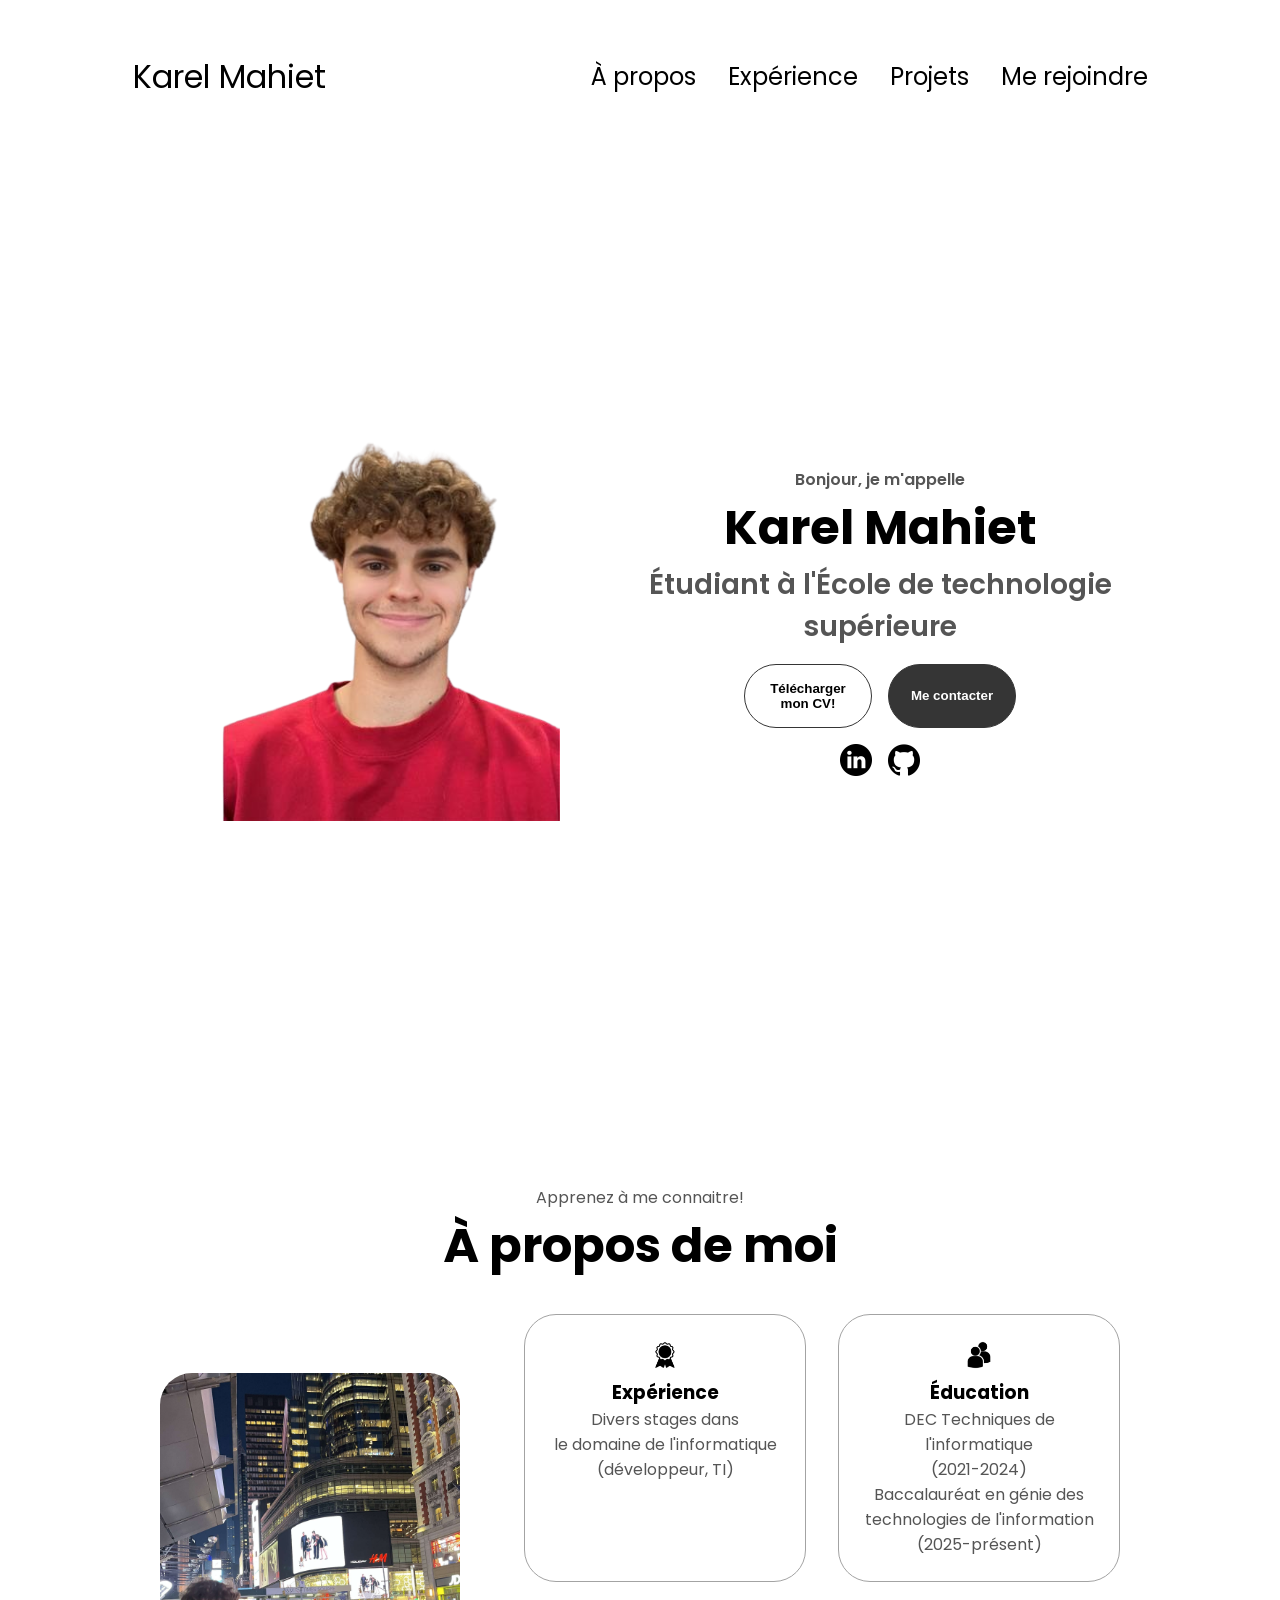
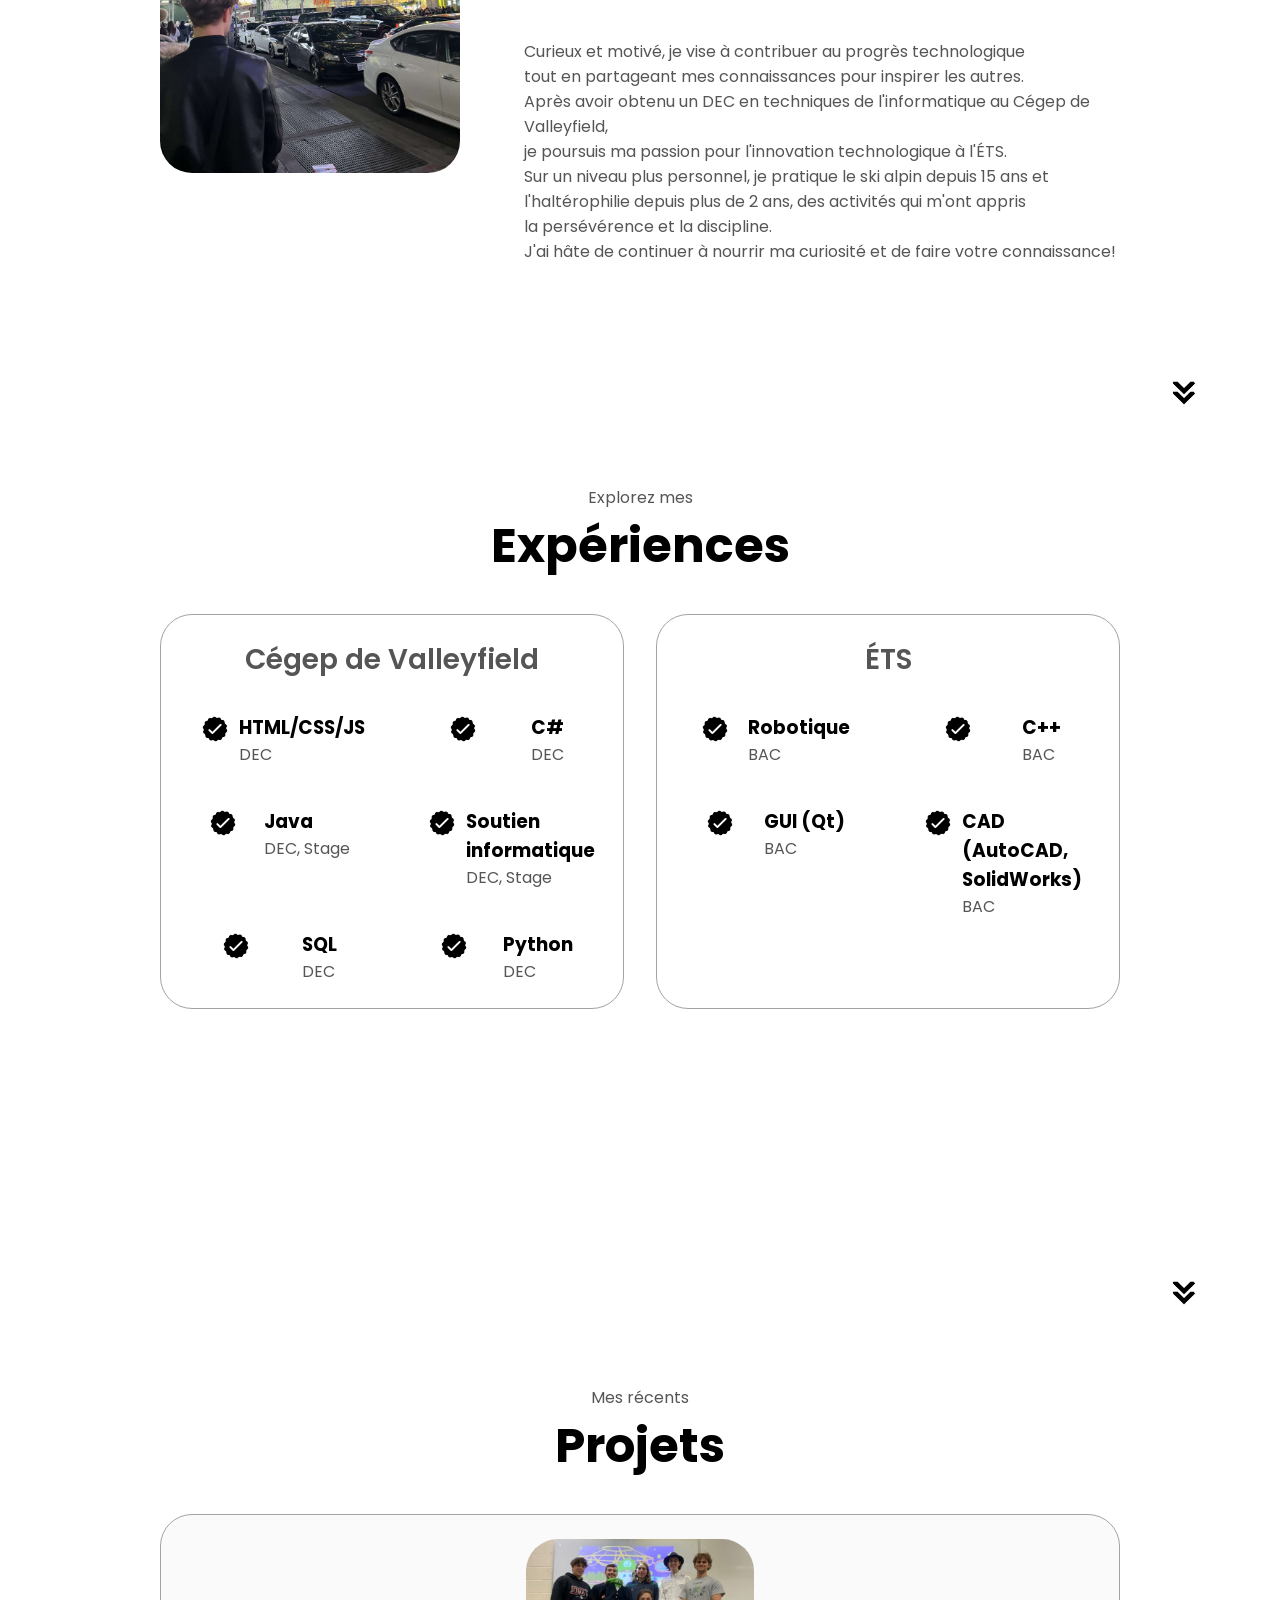
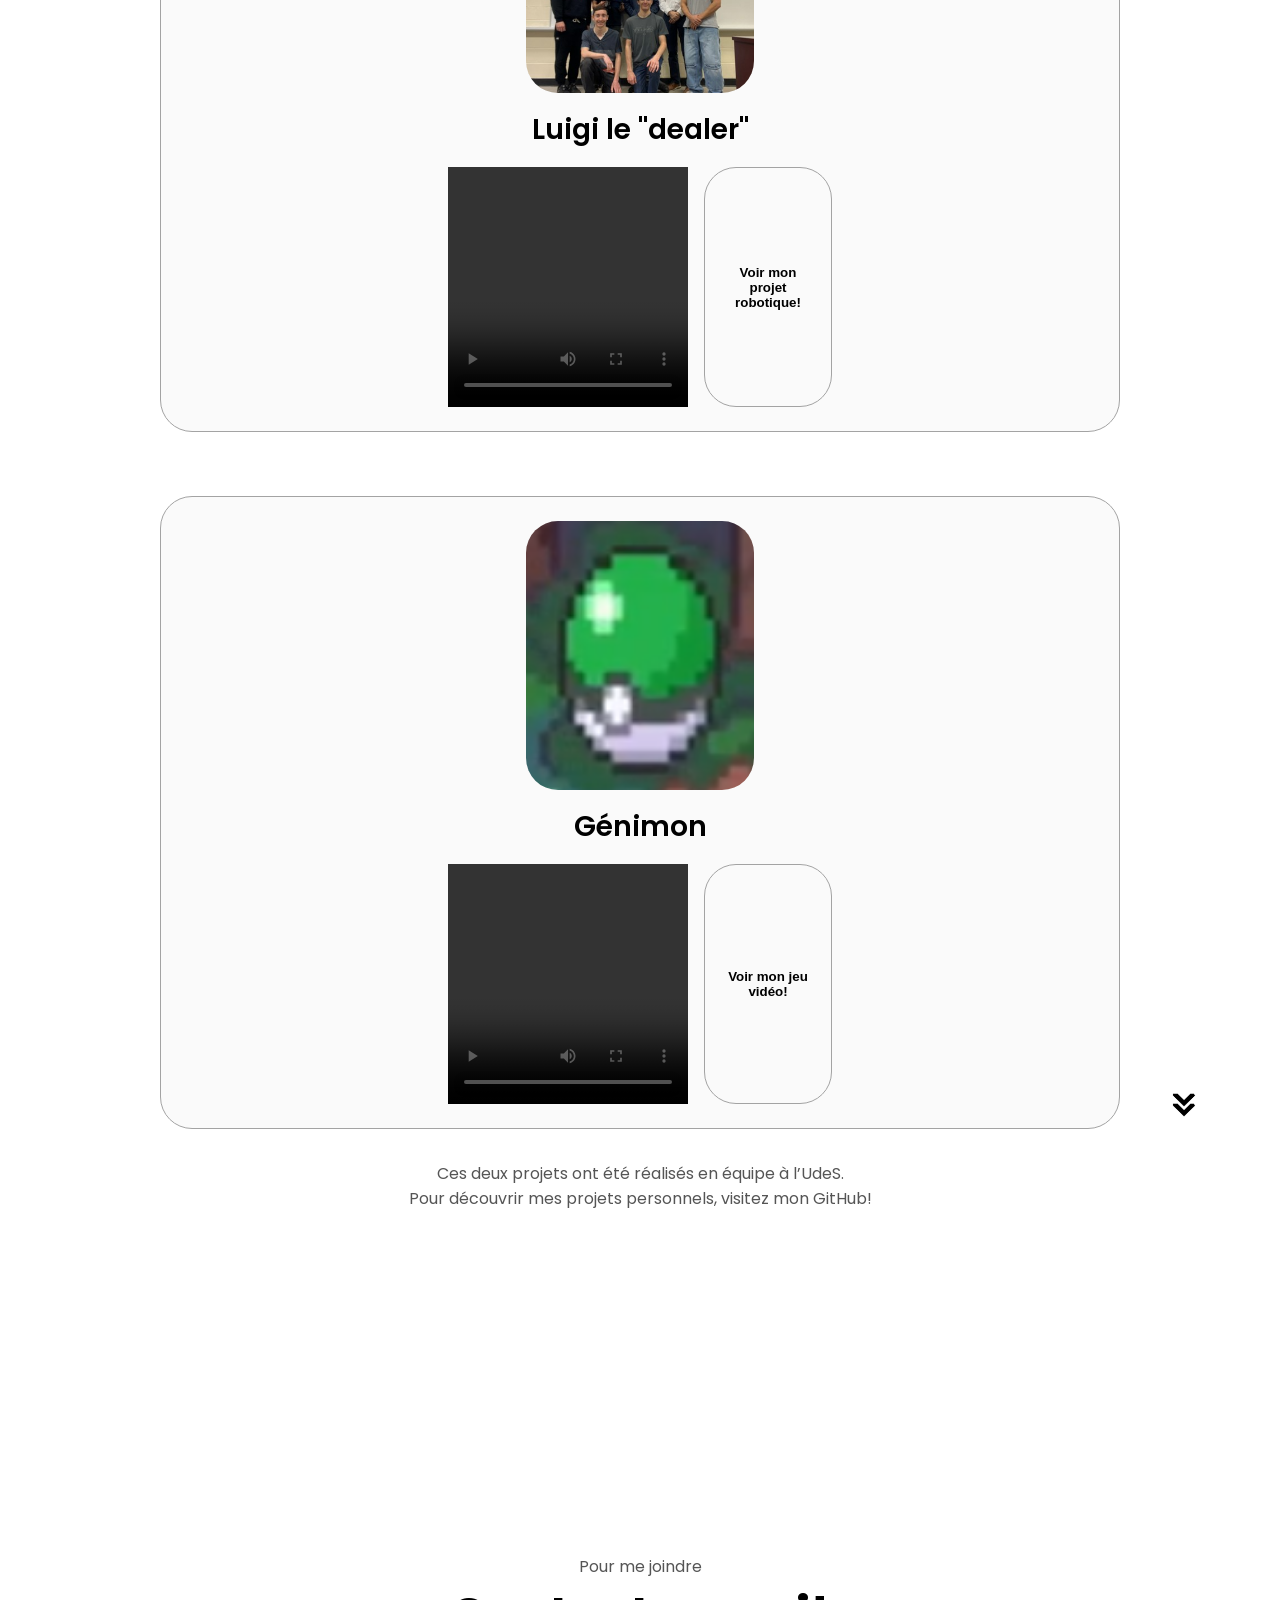
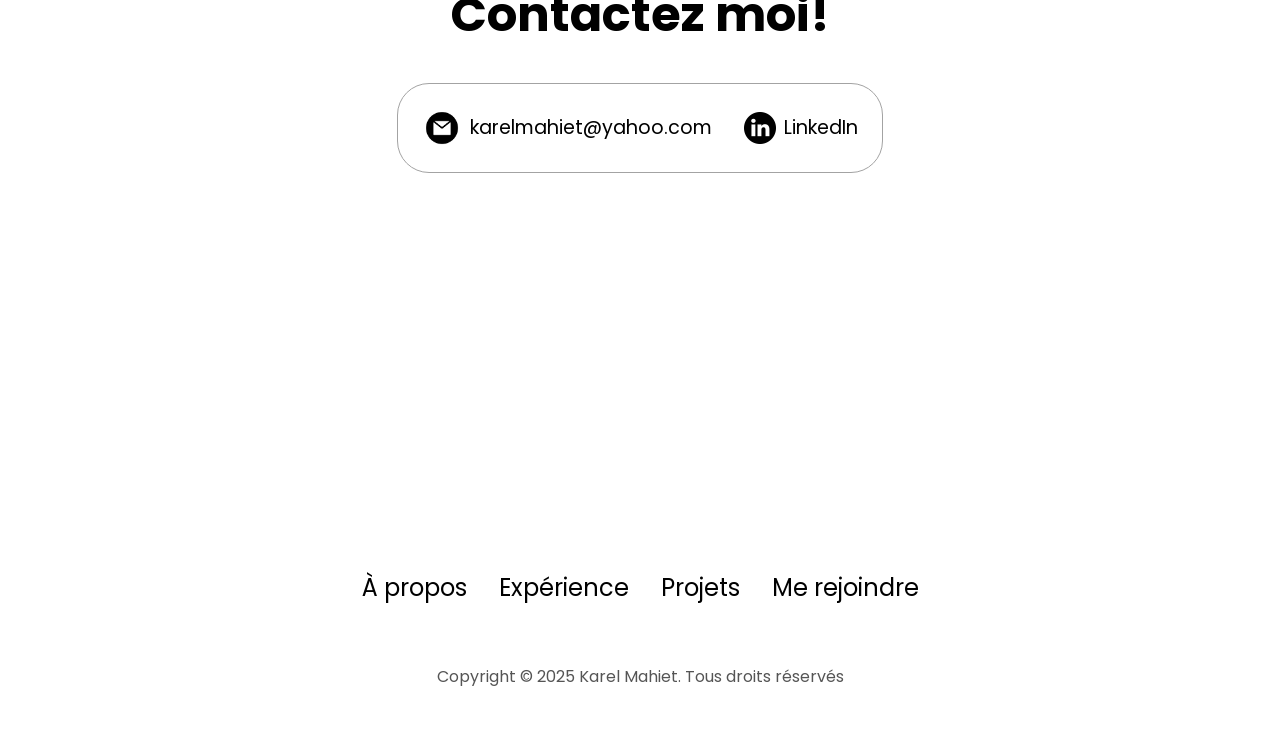
==== commit 597ad595: "photo" ====
--- a/index.html
+++ b/index.html
@@ -42,7 +42,7 @@
       <div class="section__text">
         <p class="section__text__p1">Bonjour, je m'appelle</p>
         <h1 class="title">Karel Mahiet</h1>
-        <p class="section__text__p2">Étudiant à l'École des technologies supérieures</p>
+        <p class="section__text__p2">Étudiant à l'École de technologie supérieure</p>
         <div class="btn-container">
           <button
             class="btn btn-color-2"
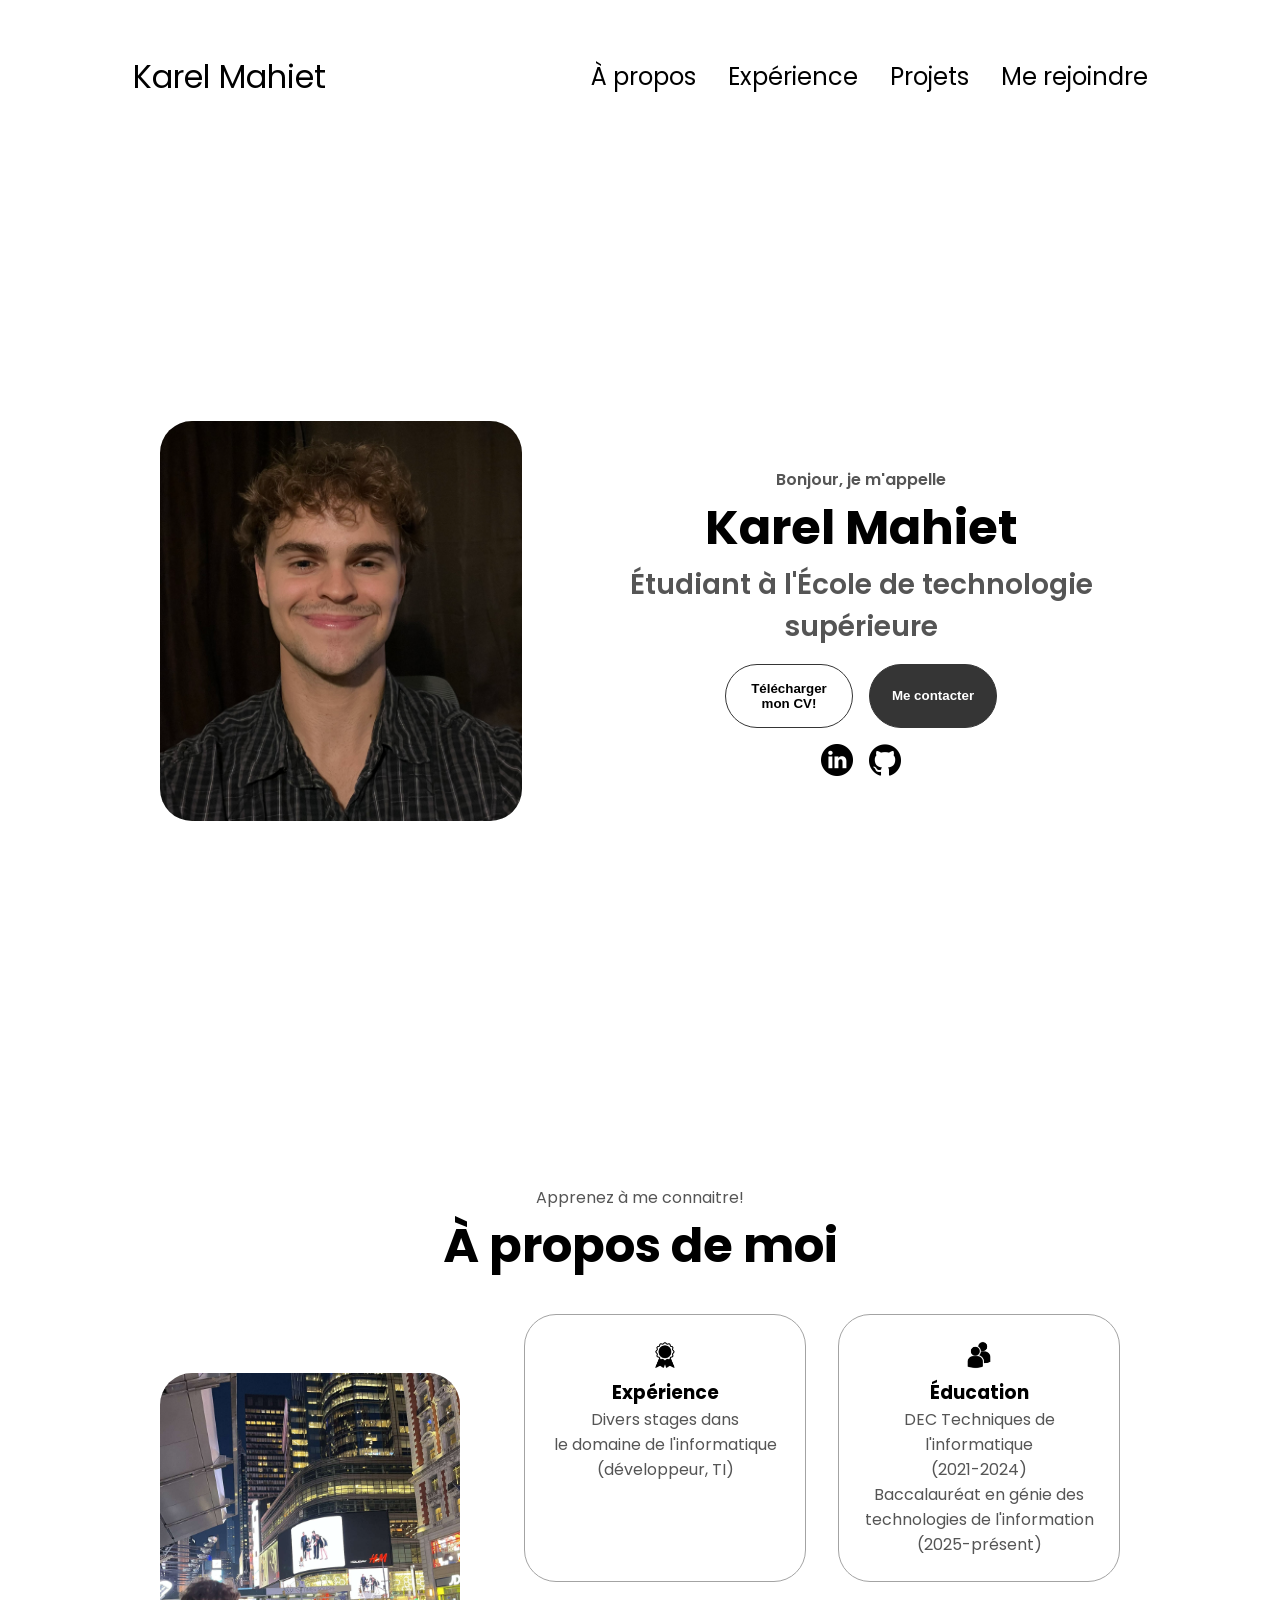
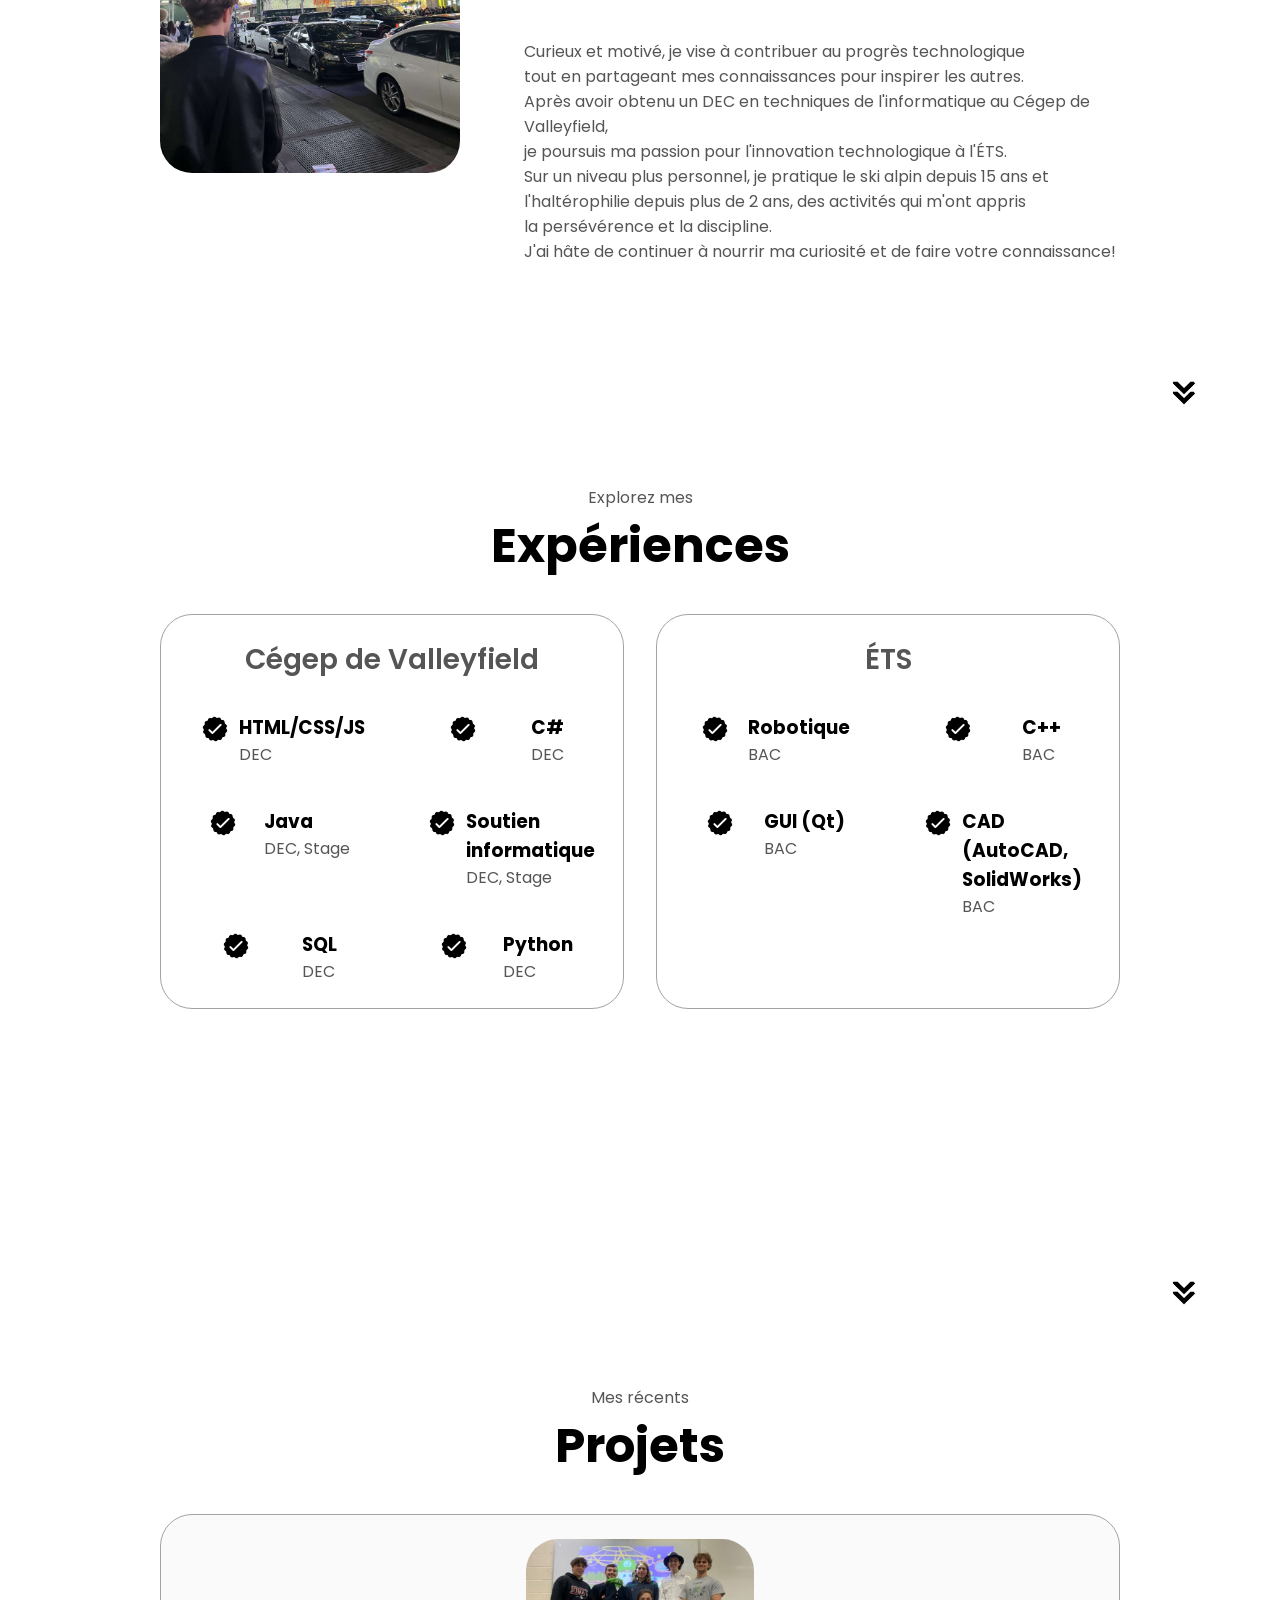
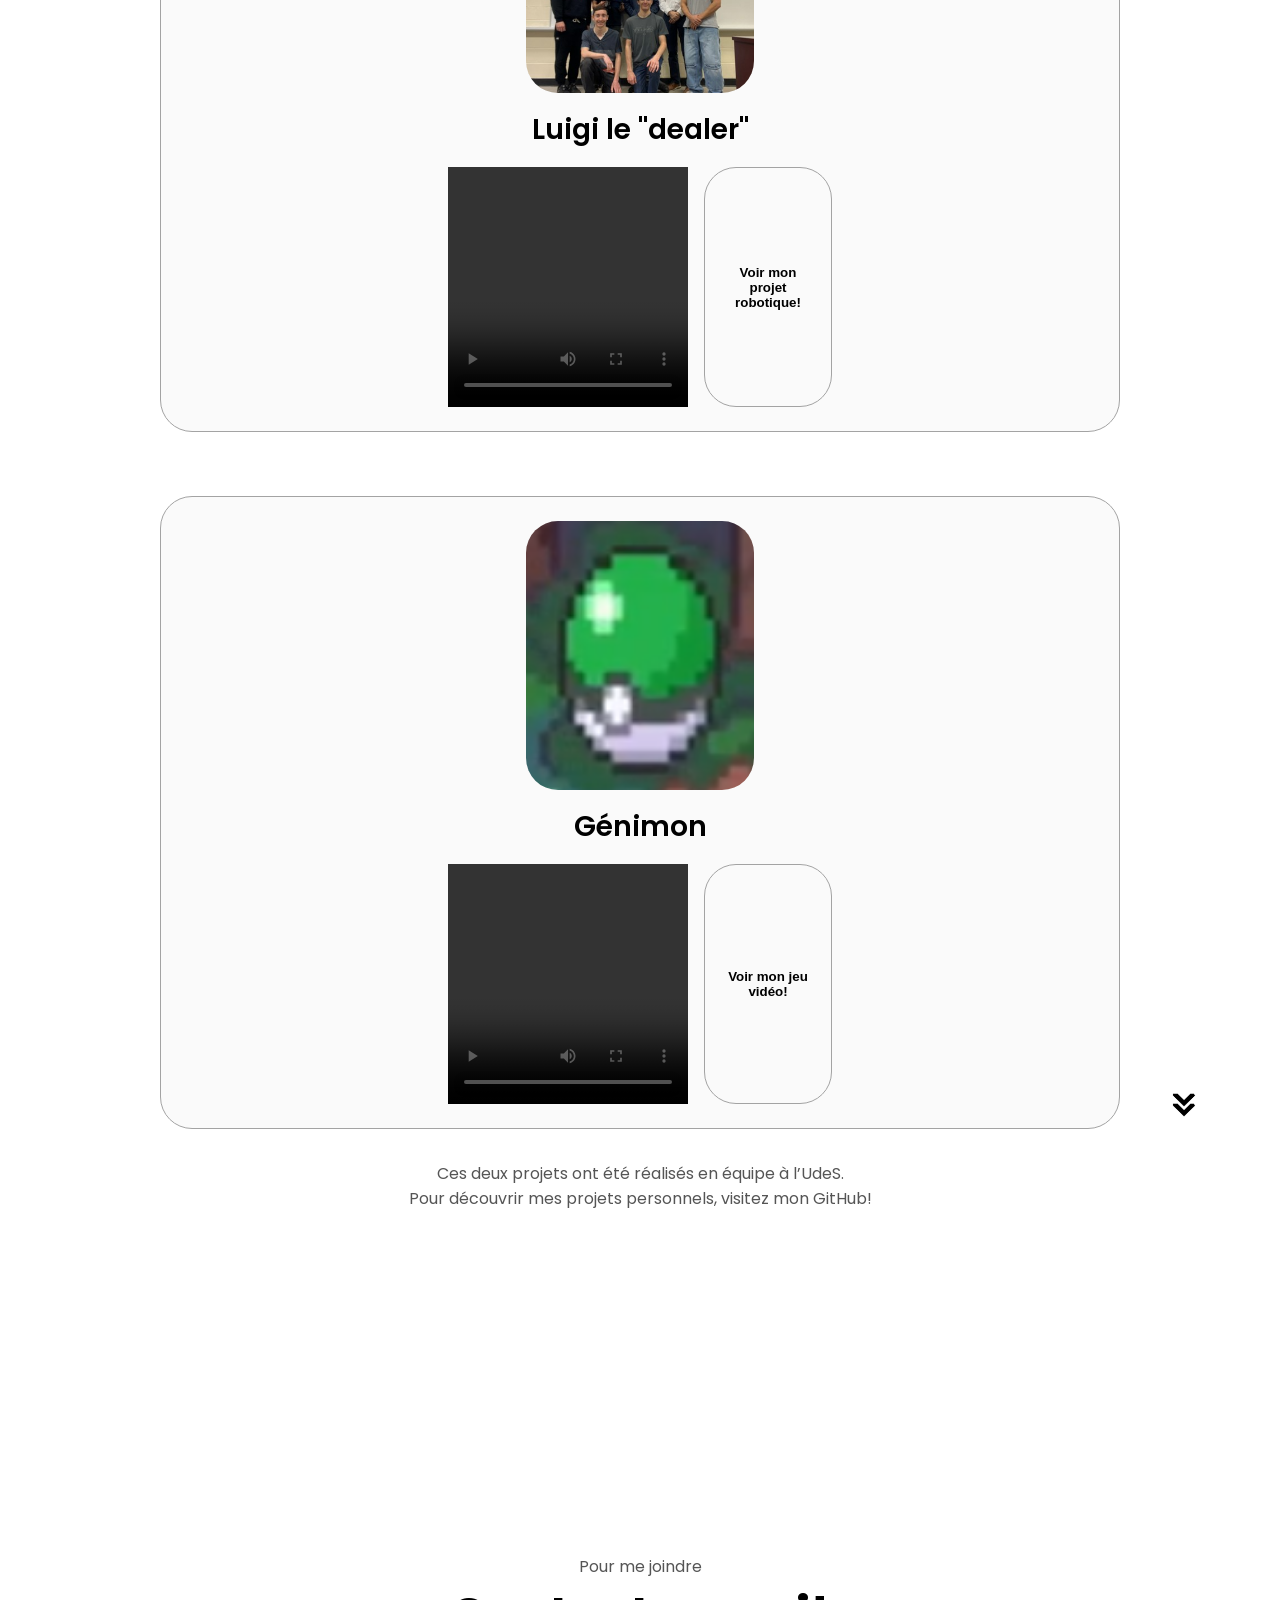
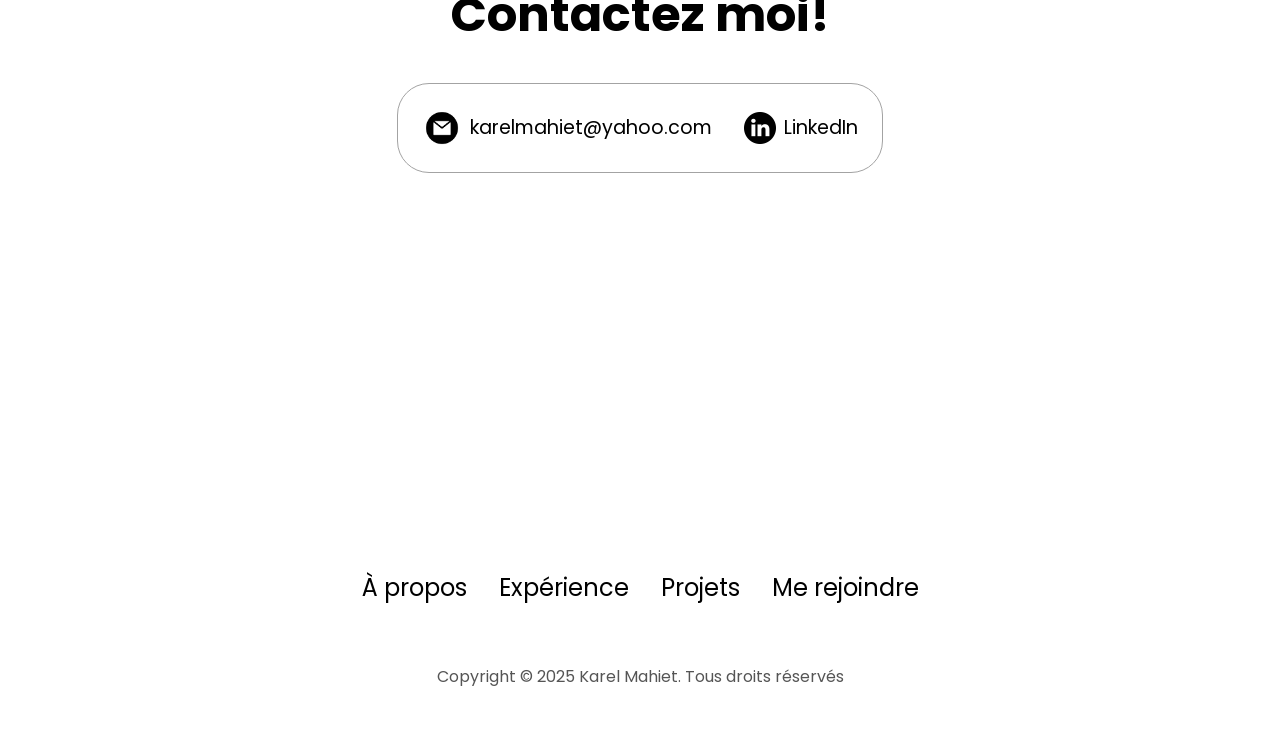
==== commit f6d8cb8b: "border photo" ====
--- a/index.html
+++ b/index.html
@@ -37,7 +37,7 @@
     </nav>
     <section id="profile">
       <div class="section__pic-container">
-        <img src="./assets/moiProCercle.png" alt="Karel ProPic" />
+        <img src="./assets/moiProCercle.png" alt="Karel ProPic" class="about-pic" />
       </div>
       <div class="section__text">
         <p class="section__text__p1">Bonjour, je m'appelle</p>
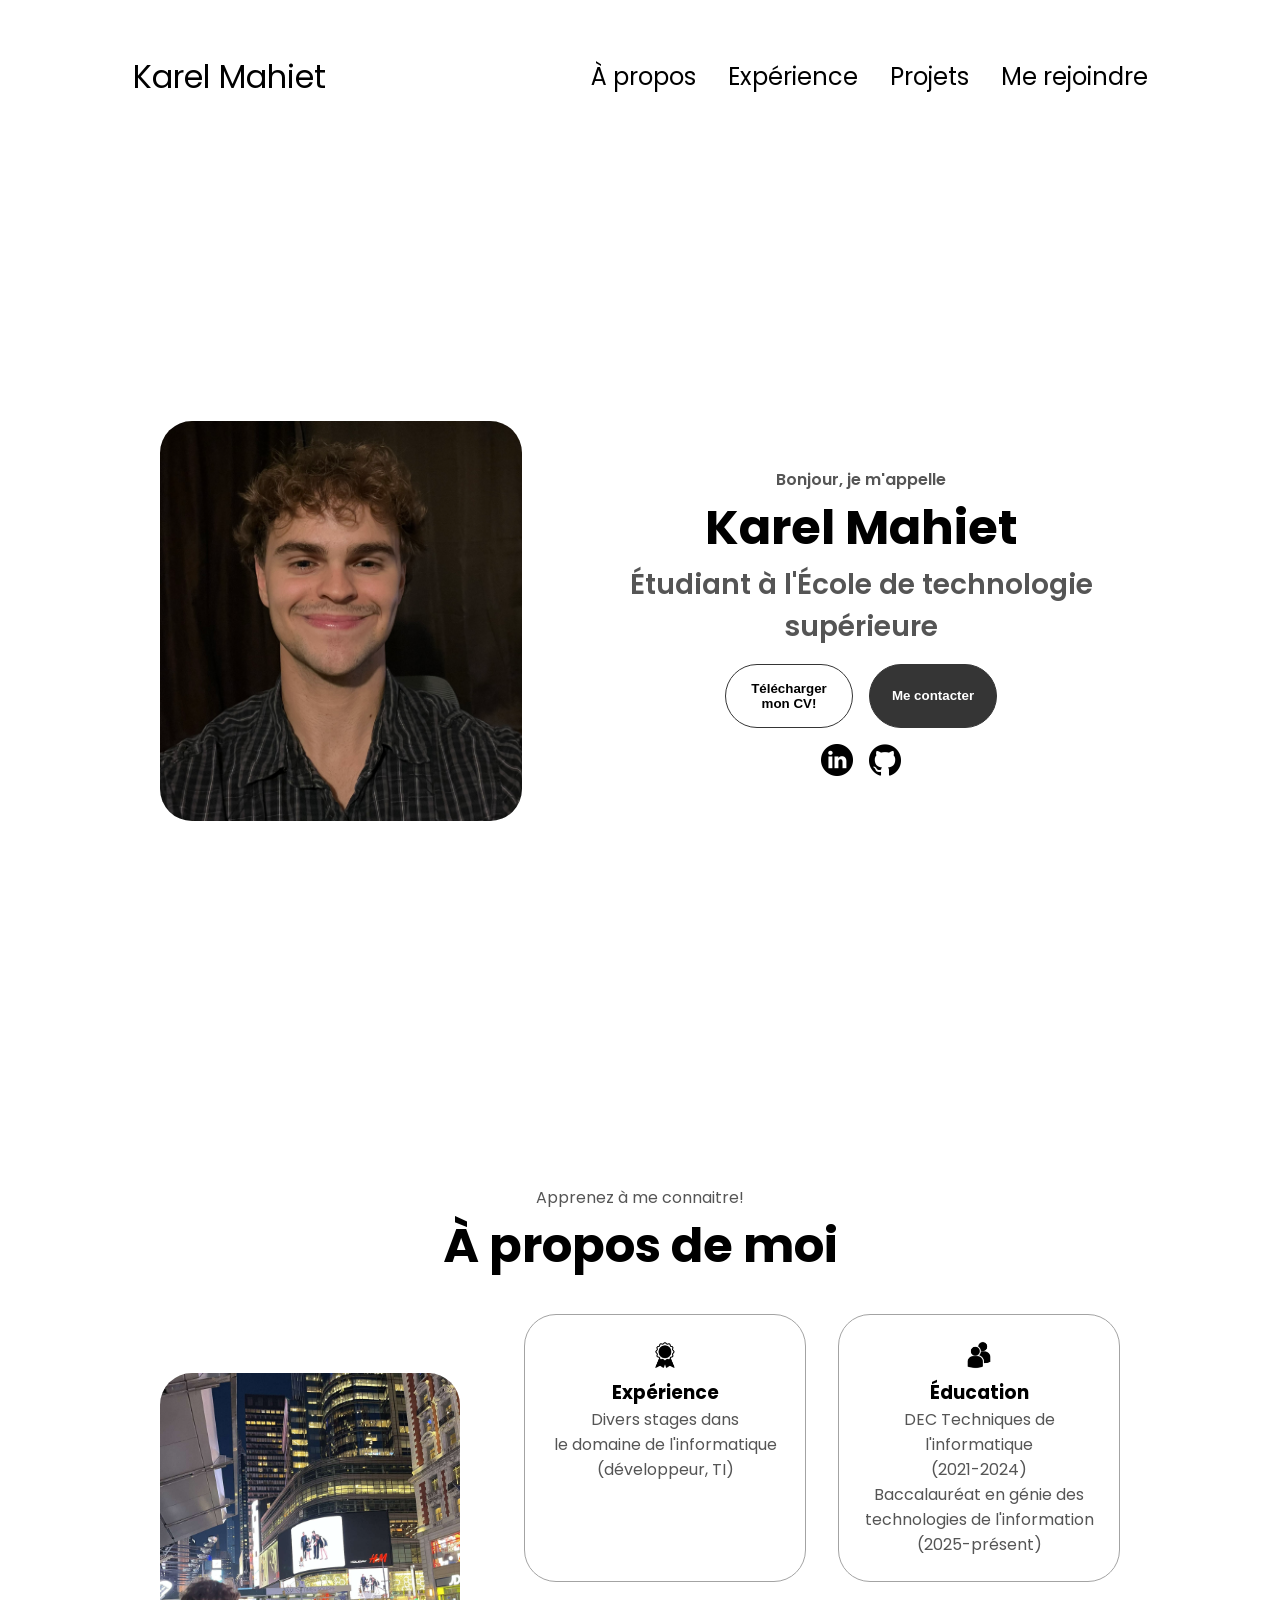
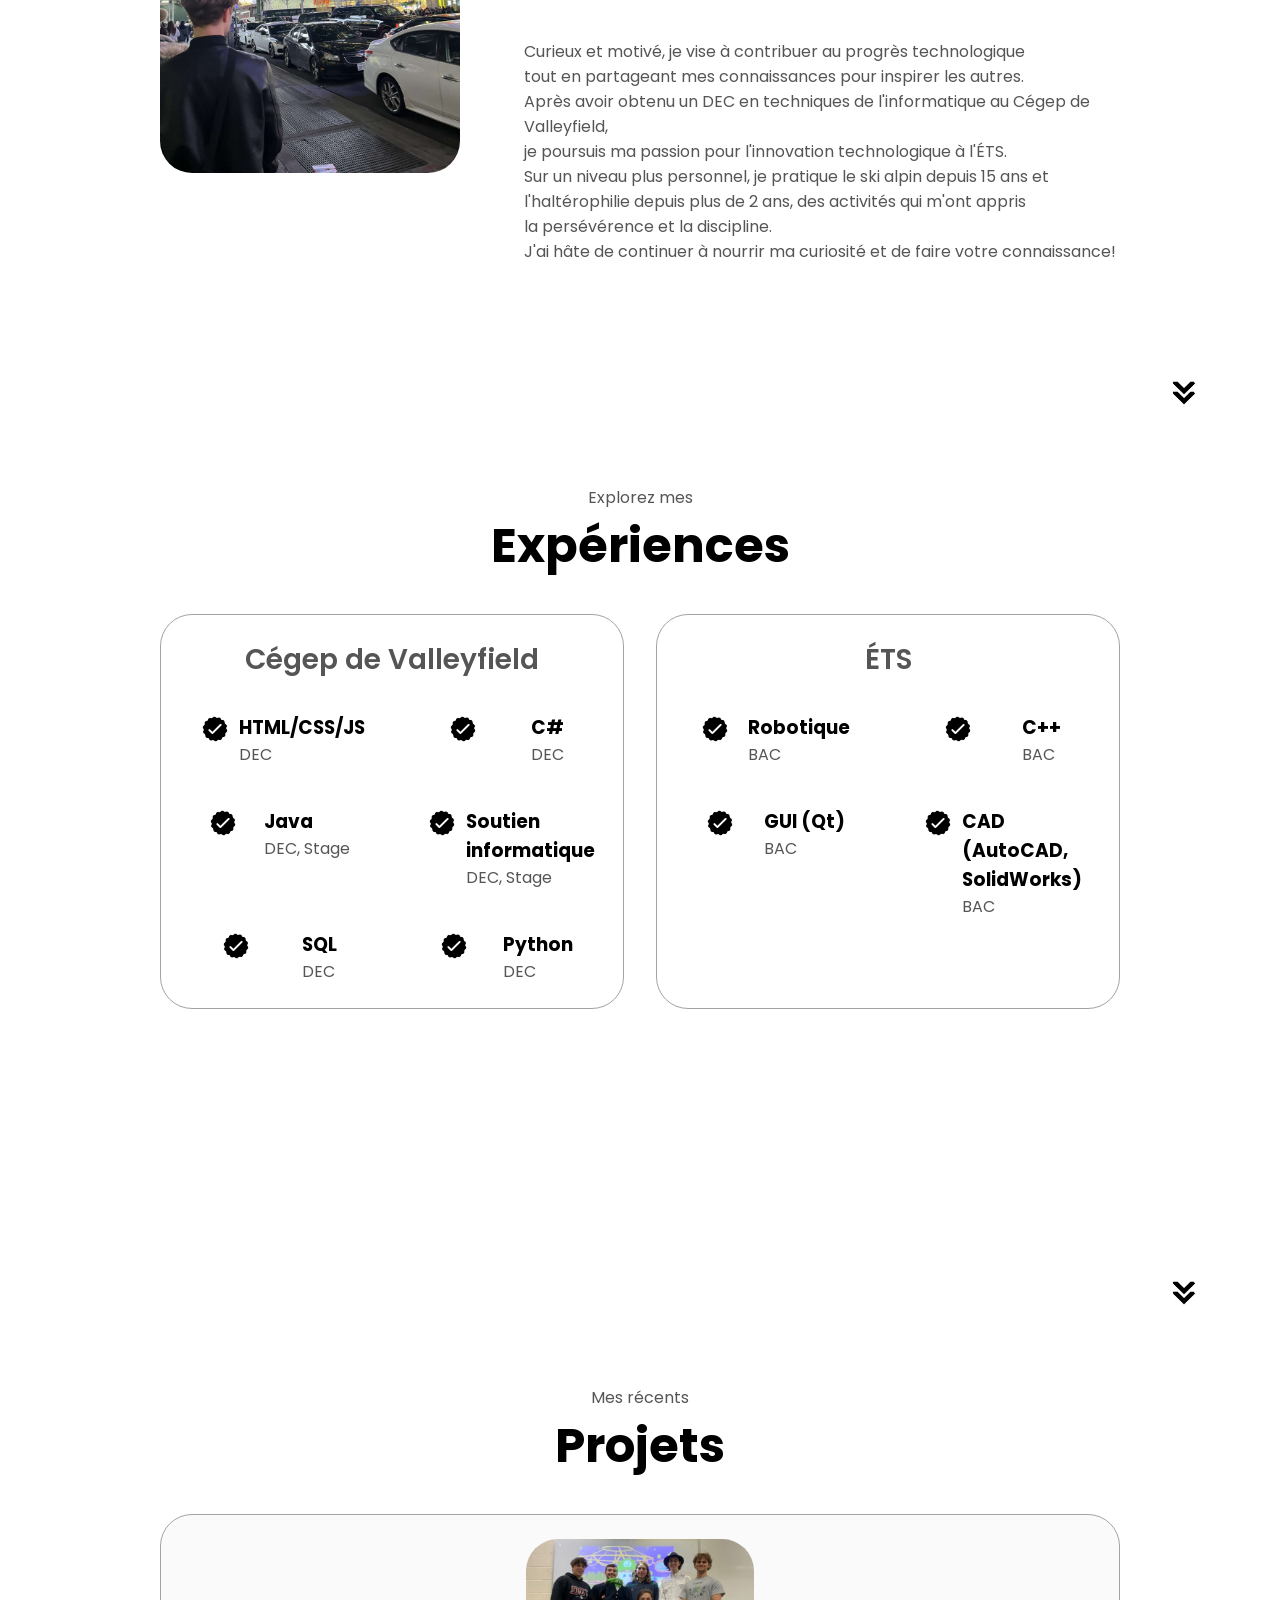
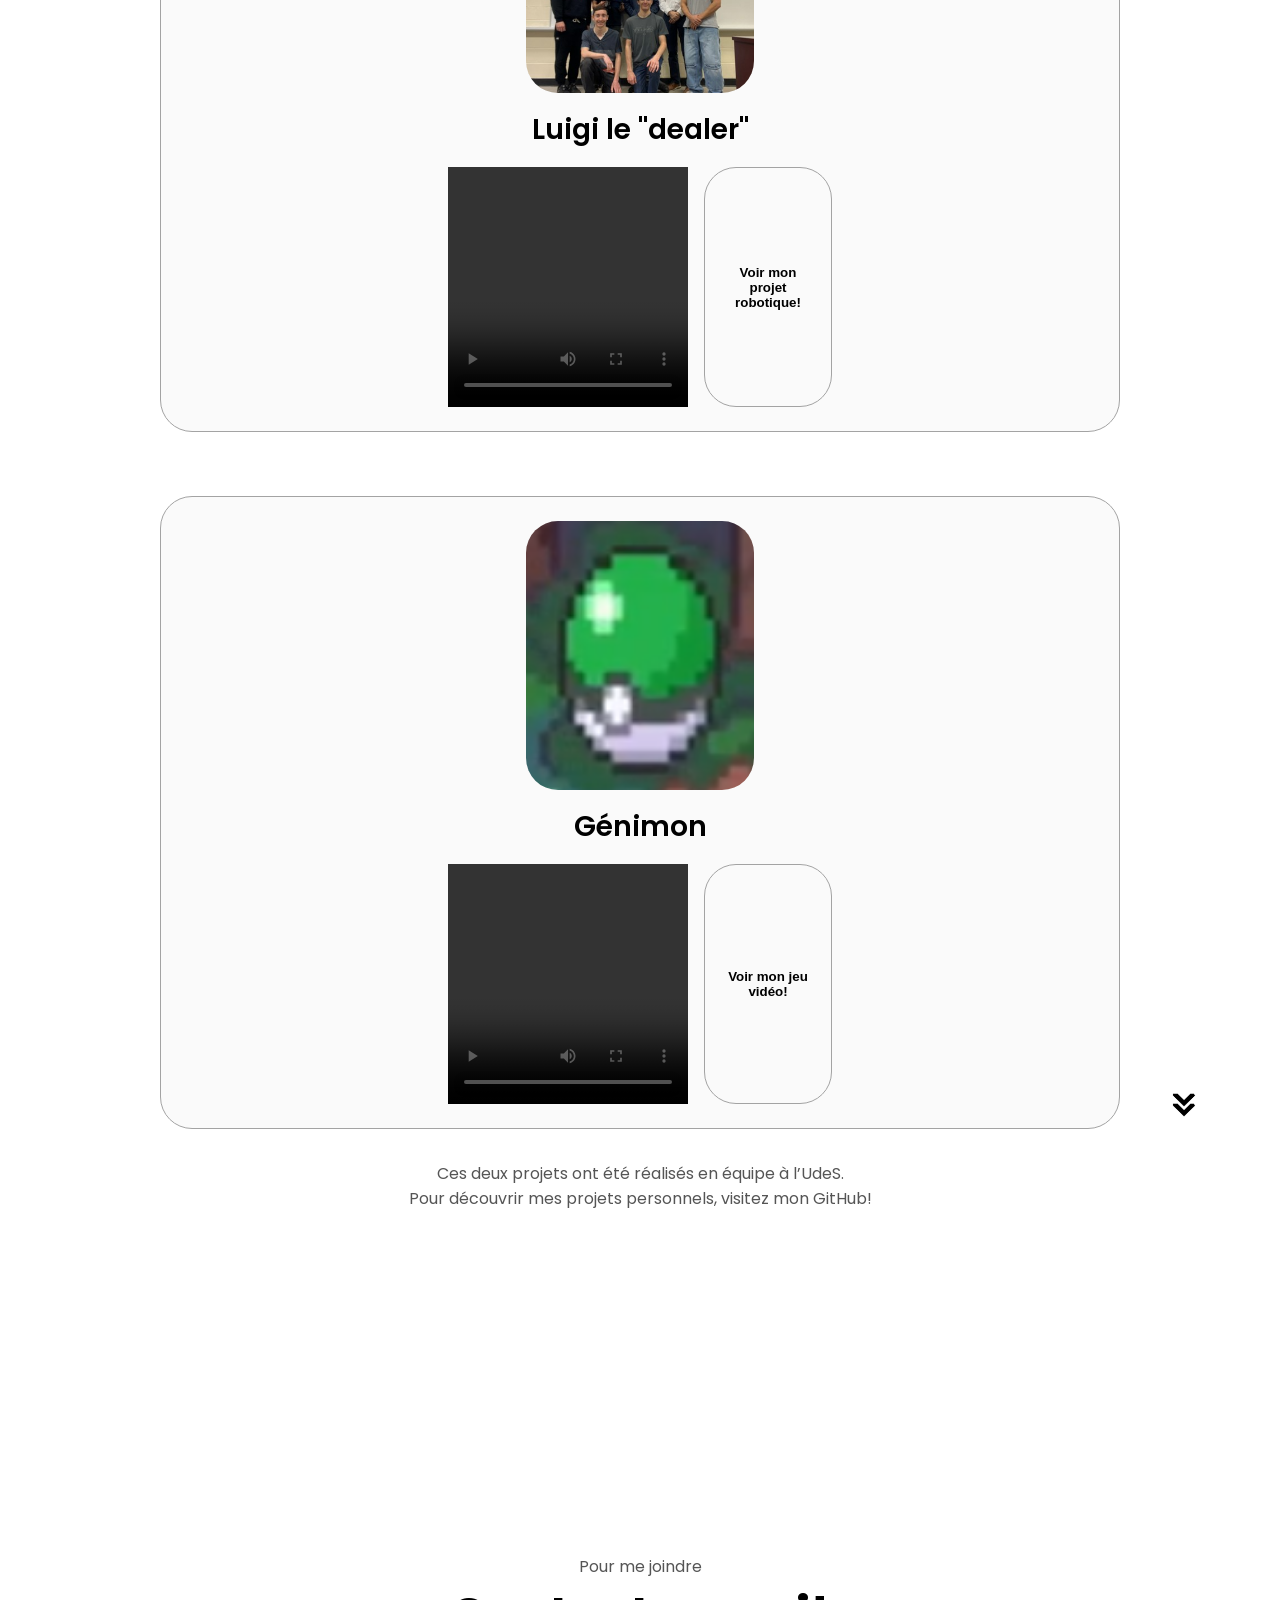
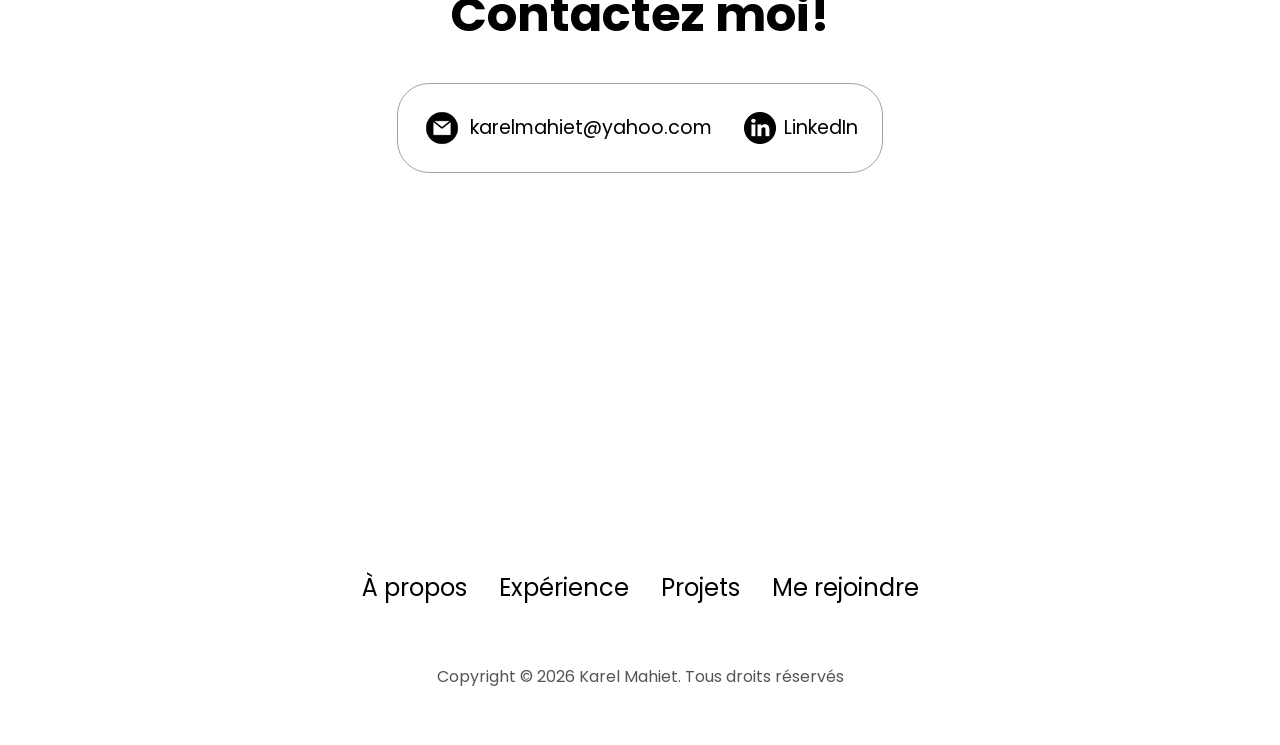
==== commit 6bbe8f6a: "Changement CV Changement de Cv" ====
--- a/index.html
+++ b/index.html
@@ -341,7 +341,7 @@
         </ul>
       </div>
     </nav>
-    <p>Copyright &#169; 2025 Karel Mahiet. Tous droits réservés</p>
+    <p>Copyright &#169; 2026 Karel Mahiet. Tous droits réservés</p>
   </footer>
     <script src="script.js"></script>
   </body>
